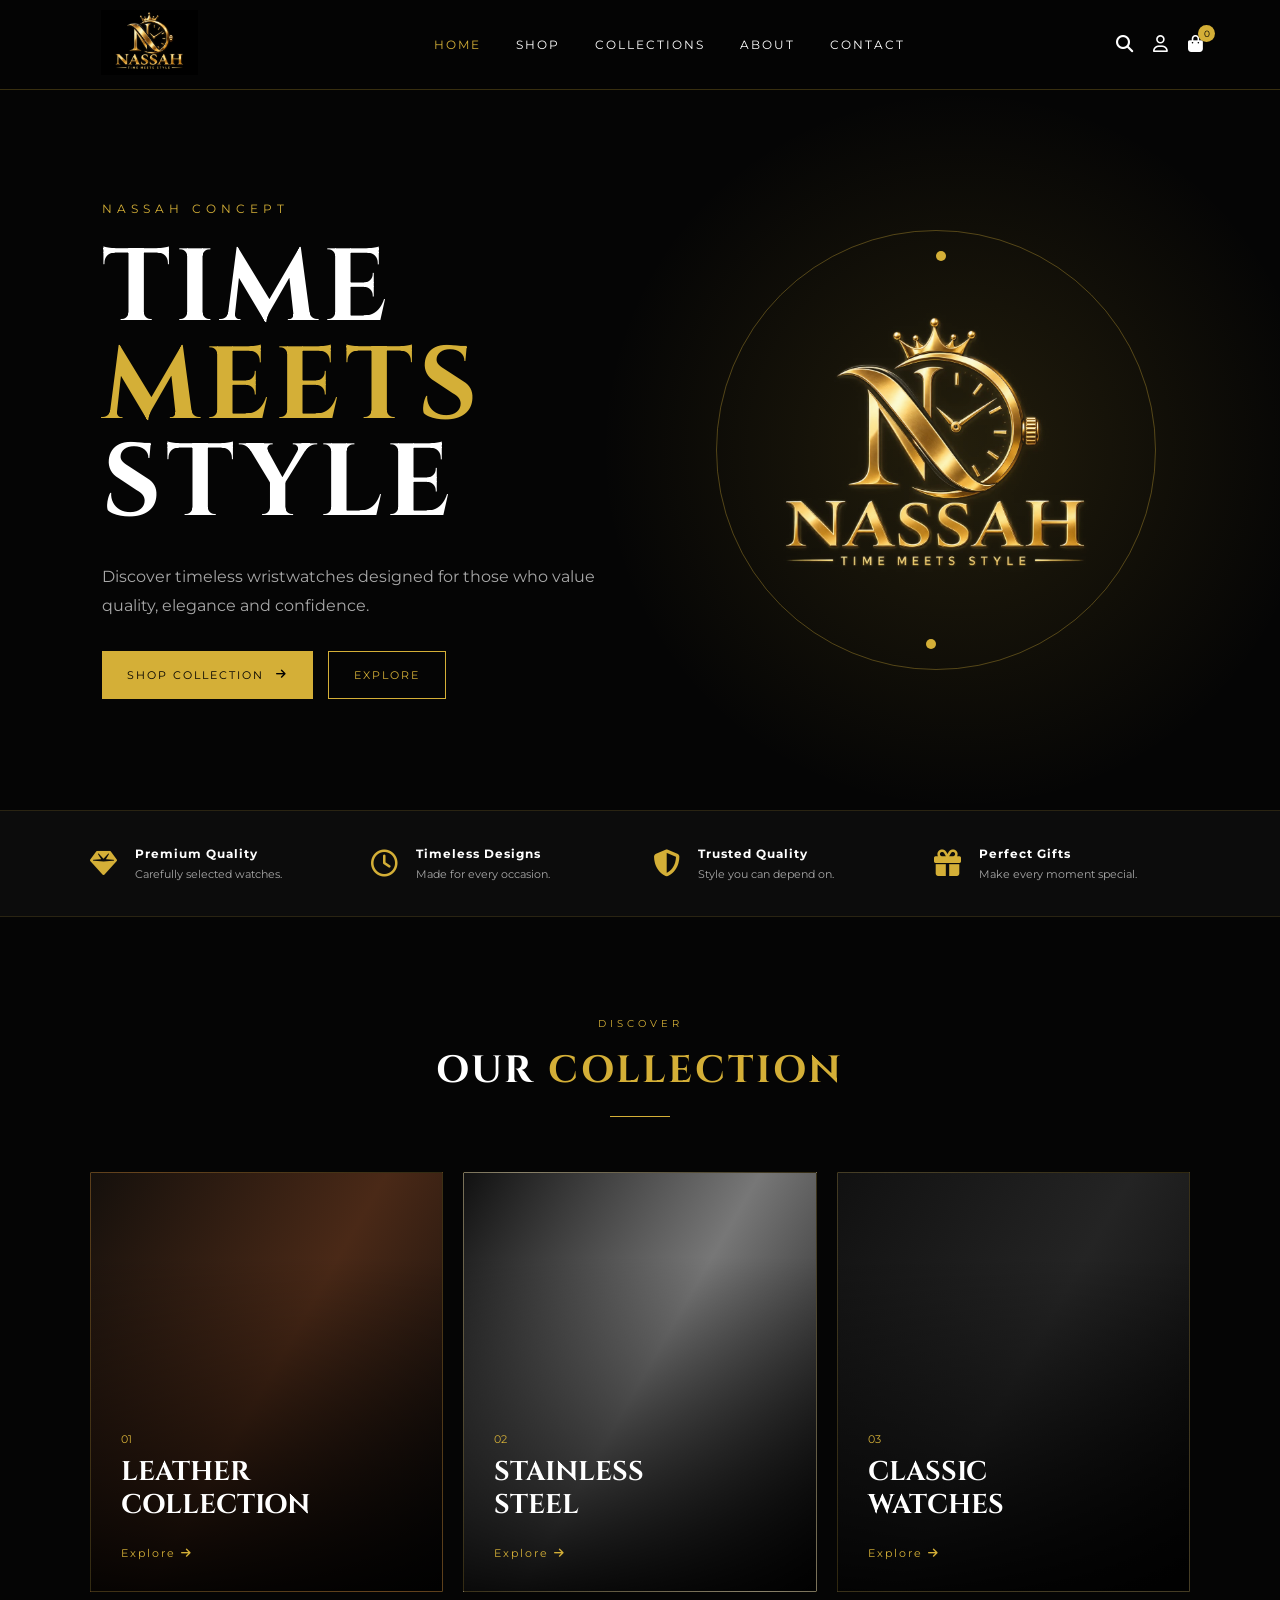
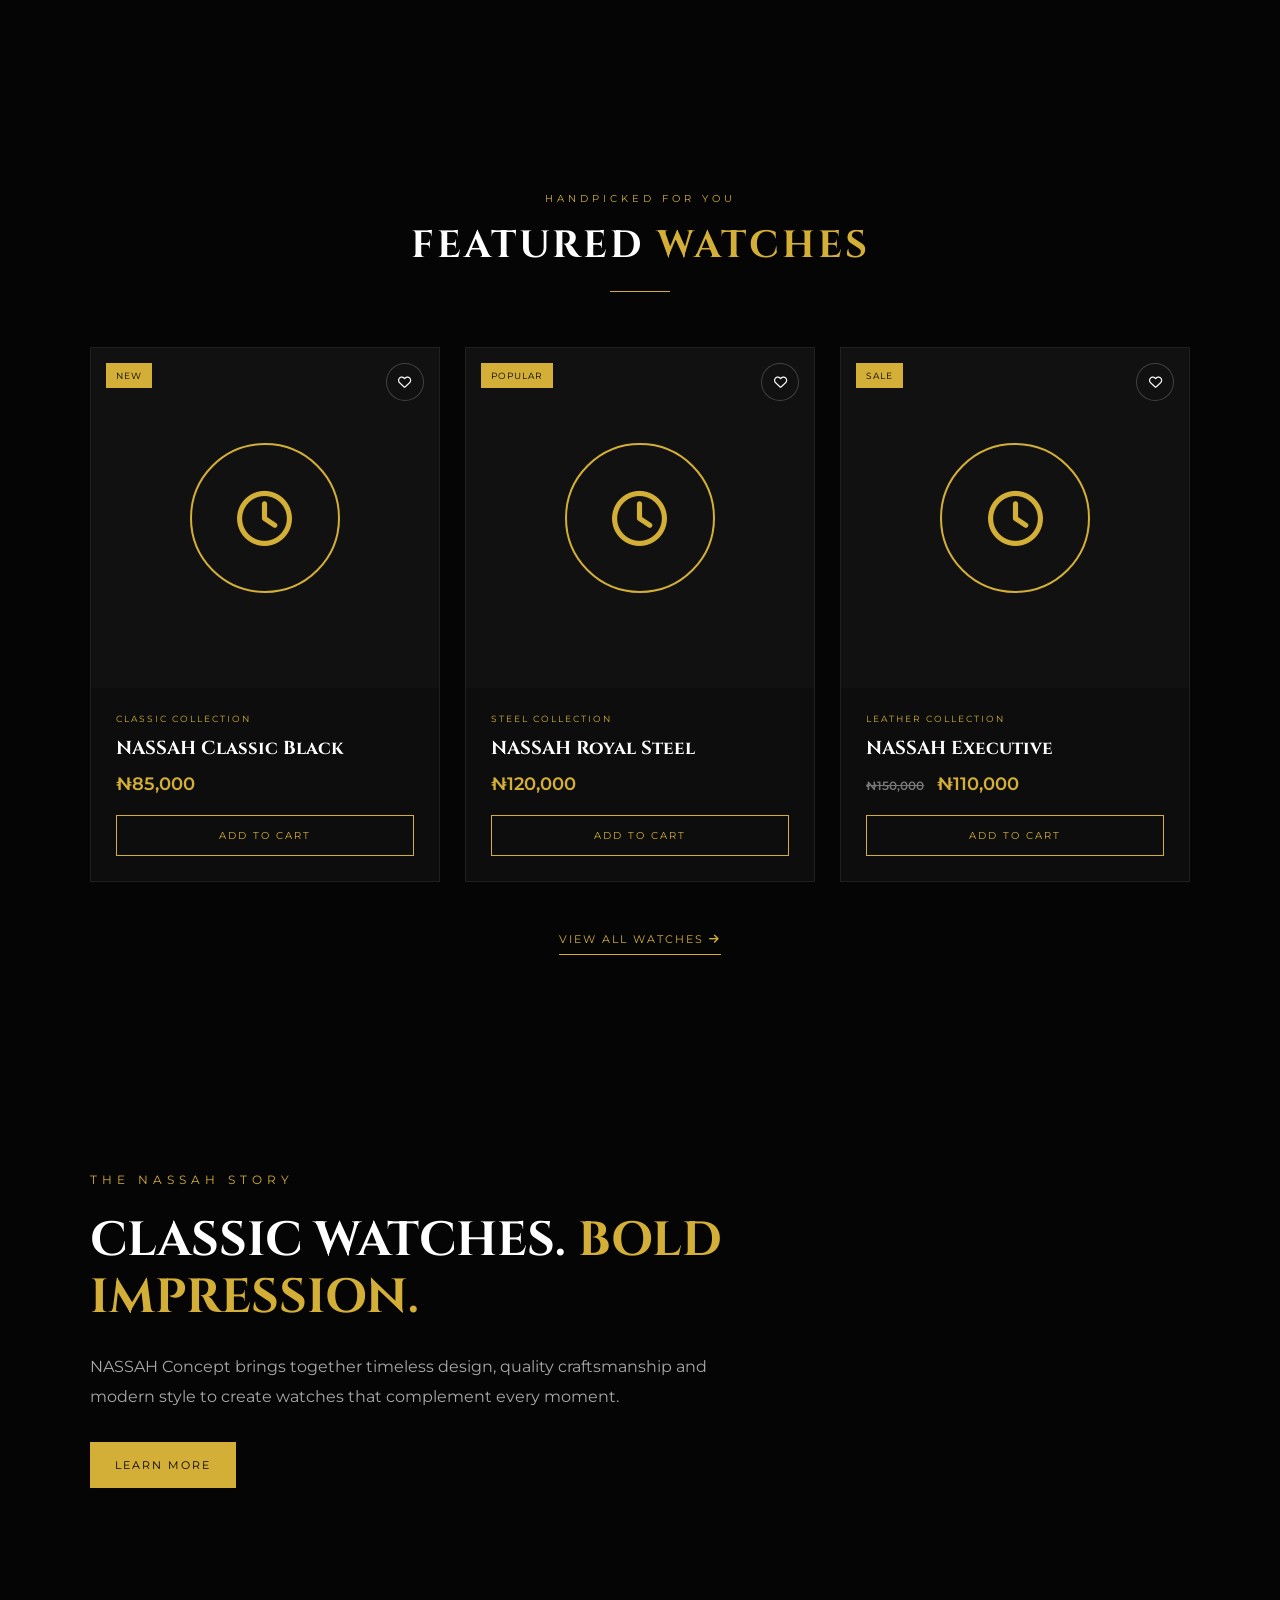
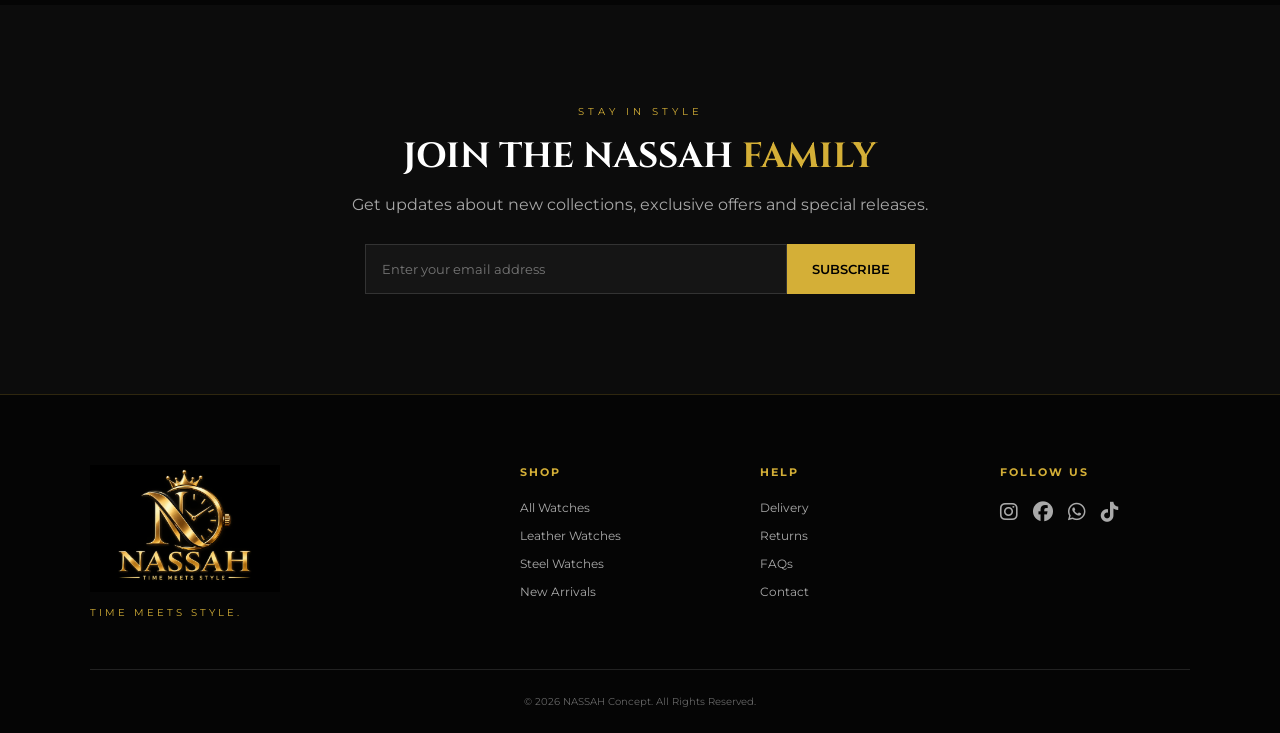
==== index.html @ 2316688d "files updated" ====
<!DOCTYPE html>
<html lang="en">
<head>
    <meta charset="UTF-8">
    <meta name="viewport" content="width=device-width, initial-scale=1.0">

    <title>NASSAH Concept | Time Meets Style</title>

    <link rel="stylesheet" href="./css/style.css">
    <link rel="stylesheet" href="./js/script.js">

    <link
        rel="stylesheet"
        href="https://cdnjs.cloudflare.com/ajax/libs/font-awesome/6.5.2/css/all.min.css"
    >
</head>

<body>

    <!-- HEADER -->
    <header class="header">

        <div class="logo">
            <img src="images/nassah-logo.jpeg" alt="NASSAH Concept">
        </div>

        <nav class="navbar">
            <a href="index.html" class="active">Home</a>
            <a href="pages/shop.html">Shop</a>
            <a href="#collections">Collections</a>
            <a href="#about">About</a>
            <a href="#contact">Contact</a>
        </nav>

        <div class="header-icons">

            <a href="#" title="Search">
                <i class="fa-solid fa-magnifying-glass"></i>
            </a>

            <a href="pages/login.html" title="Account">
                <i class="fa-regular fa-user"></i>
            </a>

            <a href="pages/cart.html" class="cart-icon">
                <i class="fa-solid fa-bag-shopping"></i>
                <span id="cart-count">0</span>
            </a>

            <button class="menu-btn" id="menu-btn">
                <i class="fa-solid fa-bars"></i>
            </button>

        </div>

    </header>


    <!-- HERO -->
    <section class="hero">

        <div class="hero-content">

            <p class="small-title">NASSAH CONCEPT</p>

            <h1>
                TIME
                <span>MEETS</span>
                STYLE
            </h1>

            <p class="hero-description">
                Discover timeless wristwatches designed for those
                who value quality, elegance and confidence.
            </p>

            <div class="hero-buttons">

                <a href="pages/shop.html" class="gold-btn">
                    SHOP COLLECTION
                    <i class="fa-solid fa-arrow-right"></i>
                </a>

                <a href="#collections" class="outline-btn">
                    EXPLORE
                </a>

            </div>

        </div>

        <div class="hero-watch">

            <div class="gold-circle"></div>

            <img
                src="images/nassah-logo.jpeg"
                alt="NASSAH Luxury"
            >

        </div>

    </section>


    <!-- FEATURES -->
    <section class="features">

        <div class="feature">
            <i class="fa-solid fa-gem"></i>

            <div>
                <h3>Premium Quality</h3>
                <p>Carefully selected watches.</p>
            </div>
        </div>

        <div class="feature">
            <i class="fa-regular fa-clock"></i>

            <div>
                <h3>Timeless Designs</h3>
                <p>Made for every occasion.</p>
            </div>
        </div>

        <div class="feature">
            <i class="fa-solid fa-shield-halved"></i>

            <div>
                <h3>Trusted Quality</h3>
                <p>Style you can depend on.</p>
            </div>
        </div>

        <div class="feature">
            <i class="fa-solid fa-gift"></i>

            <div>
                <h3>Perfect Gifts</h3>
                <p>Make every moment special.</p>
            </div>
        </div>

    </section>


    <!-- COLLECTIONS -->
    <section class="collections" id="collections">

        <div class="section-heading">

            <p>DISCOVER</p>

            <h2>
                OUR <span>COLLECTION</span>
            </h2>

            <div class="gold-line"></div>

        </div>


        <div class="category-grid">

            <div class="category-card leather">

                <div class="category-content">
                    <p>01</p>
                    <h3>LEATHER<br>COLLECTION</h3>

                    <a href="pages/shop.html">
                        Explore
                        <i class="fa-solid fa-arrow-right"></i>
                    </a>
                </div>

            </div>


            <div class="category-card steel">

                <div class="category-content">
                    <p>02</p>
                    <h3>STAINLESS<br>STEEL</h3>

                    <a href="pages/shop.html">
                        Explore
                        <i class="fa-solid fa-arrow-right"></i>
                    </a>
                </div>

            </div>


            <div class="category-card classic">

                <div class="category-content">
                    <p>03</p>
                    <h3>CLASSIC<br>WATCHES</h3>

                    <a href="pages/shop.html">
                        Explore
                        <i class="fa-solid fa-arrow-right"></i>
                    </a>
                </div>

            </div>

        </div>

    </section>


    <!-- FEATURED PRODUCTS -->
    <section class="featured">

        <div class="section-heading">

            <p>HANDPICKED FOR YOU</p>

            <h2>
                FEATURED <span>WATCHES</span>
            </h2>

            <div class="gold-line"></div>

        </div>


        <div class="products-grid">

            <div class="product-card">

                <div class="product-image">
                    <span class="badge">NEW</span>

                    <div class="watch-placeholder">
                        <i class="fa-regular fa-clock"></i>
                    </div>

                    <button class="wishlist">
                        <i class="fa-regular fa-heart"></i>
                    </button>
                </div>

                <div class="product-info">

                    <p>CLASSIC COLLECTION</p>

                    <h3>NASSAH Classic Black</h3>

                    <div class="price">
                        ₦85,000
                    </div>

                    <button
                        class="add-cart"
                        onclick="addToCart()"
                    >
                        ADD TO CART
                    </button>

                </div>

            </div>


            <div class="product-card">

                <div class="product-image">

                    <span class="badge">POPULAR</span>

                    <div class="watch-placeholder">
                        <i class="fa-regular fa-clock"></i>
                    </div>

                    <button class="wishlist">
                        <i class="fa-regular fa-heart"></i>
                    </button>

                </div>

                <div class="product-info">

                    <p>STEEL COLLECTION</p>

                    <h3>NASSAH Royal Steel</h3>

                    <div class="price">
                        ₦120,000
                    </div>

                    <button
                        class="add-cart"
                        onclick="addToCart()"
                    >
                        ADD TO CART
                    </button>

                </div>

            </div>


            <div class="product-card">

                <div class="product-image">

                    <span class="badge">SALE</span>

                    <div class="watch-placeholder">
                        <i class="fa-regular fa-clock"></i>
                    </div>

                    <button class="wishlist">
                        <i class="fa-regular fa-heart"></i>
                    </button>

                </div>

                <div class="product-info">

                    <p>LEATHER COLLECTION</p>

                    <h3>NASSAH Executive</h3>

                    <div class="price">
                        <del>₦150,000</del>
                        ₦110,000
                    </div>

                    <button
                        class="add-cart"
                        onclick="addToCart()"
                    >
                        ADD TO CART
                    </button>

                </div>

            </div>

        </div>

        <a href="pages/shop.html" class="view-all">
            VIEW ALL WATCHES
            <i class="fa-solid fa-arrow-right"></i>
        </a>

    </section>


    <!-- ABOUT -->
    <section class="about" id="about">

        <div class="about-content">

            <p class="small-title">THE NASSAH STORY</p>

            <h2>
                CLASSIC WATCHES.
                <span>BOLD IMPRESSION.</span>
            </h2>

            <p>
                NASSAH Concept brings together timeless design,
                quality craftsmanship and modern style to create
                watches that complement every moment.
            </p>

            <a href="#contact" class="gold-btn">
                LEARN MORE
            </a>

        </div>

    </section>


    <!-- NEWSLETTER -->
    <section class="newsletter">

        <p>STAY IN STYLE</p>

        <h2>
            JOIN THE NASSAH
            <span>FAMILY</span>
        </h2>

        <p>
            Get updates about new collections,
            exclusive offers and special releases.
        </p>

        <form>

            <input
                type="email"
                placeholder="Enter your email address"
                required
            >

            <button type="submit">
                SUBSCRIBE
            </button>

        </form>

    </section>


    <!-- FOOTER -->
    <footer id="contact">

        <div class="footer-logo">

            <img
                src="images/nassah-logo.jpeg"
                alt="NASSAH Concept"
            >

            <p>
                TIME MEETS STYLE.
            </p>

        </div>


        <div class="footer-column">

            <h3>SHOP</h3>

            <a href="pages/shop.html">All Watches</a>
            <a href="#">Leather Watches</a>
            <a href="#">Steel Watches</a>
            <a href="#">New Arrivals</a>

        </div>


        <div class="footer-column">

            <h3>HELP</h3>

            <a href="#">Delivery</a>
            <a href="#">Returns</a>
            <a href="#">FAQs</a>
            <a href="#">Contact</a>

        </div>


        <div class="footer-column">

            <h3>FOLLOW US</h3>

            <div class="socials">

                <a href="#">
                    <i class="fa-brands fa-instagram"></i>
                </a>

                <a href="#">
                    <i class="fa-brands fa-facebook"></i>
                </a>

                <a href="#">
                    <i class="fa-brands fa-whatsapp"></i>
                </a>

                <a href="#">
                    <i class="fa-brands fa-tiktok"></i>
                </a>

            </div>

        </div>


        <div class="copyright">

            © 2026 NASSAH Concept. All Rights Reserved.

        </div>

    </footer>


    <script src="js/script.js"></script>

</body>
</html>
---- css/style.css ----
@import url('https://fonts.googleapis.com/css2?family=Cinzel:wght@400;500;600;700&family=Montserrat:wght@300;400;500;600&display=swap');


:root {
    --black: #050505;
    --dark: #0b0b0b;
    --gold: #d4af37;
    --gold-light: #f3d477;
    --white: #ffffff;
    --gray: #a8a8a8;
}


* {
    margin: 0;
    padding: 0;
    box-sizing: border-box;
}


html {
    scroll-behavior: smooth;
}


body {
    background: var(--black);
    color: var(--white);
    font-family: 'Montserrat', sans-serif;
}


a {
    color: inherit;
    text-decoration: none;
}


button,
input {
    font-family: inherit;
}


/* HEADER */

.header {
    height: 90px;
    padding: 10px 6%;
    display: flex;
    align-items: center;
    justify-content: space-between;
    background: rgba(5, 5, 5, .96);
    border-bottom: 1px solid rgba(212, 175, 55, .25);
    position: sticky;
    top: 0;
    z-index: 1000;
}


.logo img {
    width: 145px;
    height: 65px;
    object-fit: contain;
}


.navbar {
    display: flex;
    gap: 35px;
}


.navbar a {
    font-size: 12px;
    letter-spacing: 2px;
    text-transform: uppercase;
    transition: .3s;
}


.navbar a:hover,
.navbar a.active {
    color: var(--gold);
}


.header-icons {
    display: flex;
    align-items: center;
    gap: 20px;
}


.header-icons a {
    position: relative;
}


.header-icons i {
    font-size: 17px;
}


.cart-icon span {
    position: absolute;
    top: -10px;
    right: -12px;
    width: 17px;
    height: 17px;
    display: flex;
    align-items: center;
    justify-content: center;
    border-radius: 50%;
    background: var(--gold);
    color: #000;
    font-size: 9px;
}


.menu-btn {
    display: none;
    background: none;
    border: none;
    color: white;
    font-size: 22px;
}


/* HERO */

.hero {
    min-height: 720px;
    padding: 70px 8%;
    display: flex;
    align-items: center;
    justify-content: space-between;
    overflow: hidden;
    position: relative;
    background:
        radial-gradient(
            circle at 75% 50%,
            rgba(212, 175, 55, .14),
            transparent 35%
        ),
        var(--black);
}


.hero-content {
    width: 50%;
    position: relative;
    z-index: 2;
}


.small-title {
    color: var(--gold);
    letter-spacing: 5px;
    font-size: 12px;
    margin-bottom: 25px;
}


.hero h1 {
    font-family: 'Cinzel', serif;
    font-size: clamp(55px, 8vw, 105px);
    line-height: .95;
    letter-spacing: 5px;
}


.hero h1 span {
    display: block;
    color: var(--gold);
}


.hero-description {
    color: var(--gray);
    max-width: 500px;
    line-height: 1.8;
    margin: 30px 0;
}


.hero-buttons {
    display: flex;
    gap: 15px;
}


.gold-btn,
.outline-btn {
    display: inline-flex;
    align-items: center;
    gap: 12px;
    padding: 16px 25px;
    font-size: 11px;
    letter-spacing: 2px;
    transition: .3s;
}


.gold-btn {
    background: var(--gold);
    color: #000;
}


.gold-btn:hover {
    background: var(--gold-light);
    transform: translateY(-3px);
}


.outline-btn {
    border: 1px solid var(--gold);
    color: var(--gold);
}


.outline-btn:hover {
    background: var(--gold);
    color: #000;
}


.hero-watch {
    width: 45%;
    height: 500px;
    display: flex;
    align-items: center;
    justify-content: center;
    position: relative;
}


.hero-watch img {
    width: 430px;
    height: 430px;
    object-fit: contain;
    border-radius: 50%;
    position: relative;
    z-index: 2;
    mix-blend-mode: screen;
}


.gold-circle {
    width: 440px;
    height: 440px;
    border: 1px solid rgba(212, 175, 55, .35);
    border-radius: 50%;
    position: absolute;
    animation: rotate 18s linear infinite;
}


.gold-circle::before,
.gold-circle::after {
    content: "";
    position: absolute;
    width: 10px;
    height: 10px;
    background: var(--gold);
    border-radius: 50%;
}


.gold-circle::before {
    top: 20px;
    left: 50%;
}


.gold-circle::after {
    bottom: 20px;
    right: 50%;
}


@keyframes rotate {
    to {
        transform: rotate(360deg);
    }
}


/* FEATURES */

.features {
    padding: 35px 7%;
    display: grid;
    grid-template-columns: repeat(4, 1fr);
    gap: 25px;
    background: #0c0c0c;
    border-top: 1px solid rgba(212, 175, 55, .15);
    border-bottom: 1px solid rgba(212, 175, 55, .15);
}


.feature {
    display: flex;
    gap: 18px;
    align-items: center;
}


.feature i {
    font-size: 27px;
    color: var(--gold);
}


.feature h3 {
    font-size: 12px;
    letter-spacing: 1px;
    margin-bottom: 6px;
}


.feature p {
    color: var(--gray);
    font-size: 11px;
}


/* SECTION */

section {
    padding: 100px 7%;
}


.section-heading {
    text-align: center;
    margin-bottom: 55px;
}


.section-heading p {
    color: var(--gold);
    letter-spacing: 4px;
    font-size: 10px;
    margin-bottom: 15px;
}


.section-heading h2 {
    font-family: 'Cinzel', serif;
    font-size: 38px;
    letter-spacing: 3px;
}


.section-heading span {
    color: var(--gold);
}


.gold-line {
    width: 60px;
    height: 1px;
    background: var(--gold);
    margin: 20px auto;
}


/* COLLECTIONS */

.category-grid {
    display: grid;
    grid-template-columns: repeat(3, 1fr);
    gap: 20px;
}


.category-card {
    min-height: 420px;
    position: relative;
    overflow: hidden;
    border: 1px solid rgba(212, 175, 55, .2);
    display: flex;
    align-items: flex-end;
}


.category-card::before {
    content: "";
    position: absolute;
    inset: 0;
    background:
        linear-gradient(
            transparent 20%,
            rgba(0, 0, 0, .9)
        );
}


.category-card:hover {
    border-color: var(--gold);
}


.leather {
    background:
        linear-gradient(
            120deg,
            #15100c,
            #4a2917,
            #090909
        );
}


.steel {
    background:
        linear-gradient(
            120deg,
            #111,
            #777,
            #090909
        );
}


.classic {
    background:
        linear-gradient(
            120deg,
            #111,
            #242424,
            #050505
        );
}


.category-content {
    position: relative;
    z-index: 2;
    padding: 30px;
}


.category-content p {
    color: var(--gold);
    font-size: 11px;
    margin-bottom: 10px;
}


.category-content h3 {
    font-family: 'Cinzel', serif;
    font-size: 27px;
    line-height: 1.2;
}


.category-content a {
    display: inline-block;
    margin-top: 25px;
    color: var(--gold);
    font-size: 11px;
    letter-spacing: 2px;
}


/* PRODUCTS */

.products-grid {
    display: grid;
    grid-template-columns: repeat(3, 1fr);
    gap: 25px;
}


.product-card {
    background: #0d0d0d;
    border: 1px solid rgba(255,255,255,.08);
    transition: .3s;
}


.product-card:hover {
    transform: translateY(-8px);
    border-color: rgba(212,175,55,.5);
}


.product-image {
    height: 340px;
    position: relative;
    display: flex;
    align-items: center;
    justify-content: center;
    background: #111;
}


.badge {
    position: absolute;
    top: 15px;
    left: 15px;
    background: var(--gold);
    color: #000;
    padding: 7px 10px;
    font-size: 9px;
    letter-spacing: 1px;
}


.wishlist {
    position: absolute;
    top: 15px;
    right: 15px;
    width: 38px;
    height: 38px;
    border-radius: 50%;
    border: 1px solid rgba(255,255,255,.2);
    background: #111;
    color: white;
}


.watch-placeholder {
    width: 150px;
    height: 150px;
    border: 2px solid var(--gold);
    border-radius: 50%;
    display: flex;
    align-items: center;
    justify-content: center;
}


.watch-placeholder i {
    font-size: 55px;
    color: var(--gold);
}


.product-info {
    padding: 25px;
}


.product-info > p {
    color: var(--gold);
    font-size: 9px;
    letter-spacing: 2px;
}


.product-info h3 {
    margin: 12px 0;
    font-family: 'Cinzel', serif;
}


.price {
    color: var(--gold);
    font-size: 18px;
    font-weight: 600;
}


.price del {
    color: #777;
    font-size: 12px;
    margin-right: 8px;
}


.add-cart {
    width: 100%;
    margin-top: 20px;
    padding: 13px;
    background: transparent;
    border: 1px solid var(--gold);
    color: var(--gold);
    cursor: pointer;
    letter-spacing: 2px;
    font-size: 10px;
}


.add-cart:hover {
    background: var(--gold);
    color: #000;
}


.view-all {
    display: block;
    width: fit-content;
    margin: 50px auto 0;
    padding-bottom: 8px;
    color: var(--gold);
    border-bottom: 1px solid var(--gold);
    font-size: 11px;
    letter-spacing: 2px;
}


/* ABOUT */

.about {
    min-height: 550px;
    display: flex;
    align-items: center;
    background:
        linear-gradient(
            90deg,
            #050505 35%,
            rgba(5,5,5,.65),
            #050505
        );
}


.about-content {
    max-width: 650px;
}


.about h2 {
    font-family: 'Cinzel', serif;
    font-size: 48px;
    line-height: 1.2;
    margin-bottom: 25px;
}


.about h2 span {
    color: var(--gold);
}


.about-content > p:not(.small-title) {
    color: var(--gray);
    line-height: 1.9;
    margin-bottom: 30px;
}


/* NEWSLETTER */

.newsletter {
    text-align: center;
    background: #0c0c0c;
}


.newsletter > p:first-child {
    color: var(--gold);
    letter-spacing: 4px;
    font-size: 10px;
}


.newsletter h2 {
    font-family: 'Cinzel', serif;
    margin: 15px 0;
    font-size: 35px;
}


.newsletter h2 span {
    color: var(--gold);
}


.newsletter > p {
    color: var(--gray);
}


.newsletter form {
    max-width: 550px;
    margin: 30px auto 0;
    display: flex;
}


.newsletter input {
    flex: 1;
    padding: 16px;
    background: #151515;
    border: 1px solid #333;
    color: white;
    outline: none;
}


.newsletter button {
    padding: 0 25px;
    border: none;
    background: var(--gold);
    color: #000;
    font-weight: 600;
}


/* FOOTER */

footer {
    padding: 70px 7% 25px;
    display: grid;
    grid-template-columns: 2fr 1fr 1fr 1fr;
    gap: 50px;
    border-top: 1px solid rgba(212,175,55,.2);
}


.footer-logo img {
    width: 190px;
}


.footer-logo p {
    color: var(--gold);
    letter-spacing: 3px;
    font-size: 10px;
    margin-top: 10px;
}


.footer-column {
    display: flex;
    flex-direction: column;
    gap: 13px;
}


.footer-column h3 {
    color: var(--gold);
    font-size: 11px;
    letter-spacing: 2px;
    margin-bottom: 8px;
}


.footer-column a {
    color: #aaa;
    font-size: 12px;
}


.footer-column a:hover {
    color: var(--gold);
}


.socials {
    display: flex;
    gap: 15px;
}


.socials a {
    font-size: 20px;
}


.copyright {
    grid-column: 1 / -1;
    padding-top: 25px;
    border-top: 1px solid #222;
    text-align: center;
    color: #666;
    font-size: 10px;
}


/* MOBILE */

@media (max-width: 900px) {

    .navbar {
        position: absolute;
        top: 90px;
        left: 0;
        width: 100%;
        background: #080808;
        display: none;
        flex-direction: column;
        padding: 25px;
        text-align: center;
    }

    .navbar.show {
        display: flex;
    }

    .menu-btn {
        display: block;
    }

    .hero {
        flex-direction: column;
        text-align: center;
    }

    .hero-content {
        width: 100%;
    }

    .hero-description {
        margin-left: auto;
        margin-right: auto;
    }

    .hero-buttons {
        justify-content: center;
    }

    .hero-watch {
        width: 100%;
        margin-top: 40px;
    }

    .features {
        grid-template-columns: repeat(2, 1fr);
    }

    .category-grid,
    .products-grid {
        grid-template-columns: 1fr 1fr;
    }

    footer {
        grid-template-columns: 1fr 1fr;
    }
}


@media (max-width: 600px) {

    .header {
        padding: 10px 5%;
    }

    .logo img {
        width: 115px;
    }

    .header-icons {
        gap: 13px;
    }

    .hero {
        min-height: auto;
        padding: 70px 5%;
    }

    .hero h1 {
        font-size: 52px;
    }

    .hero-watch {
        height: 350px;
    }

    .hero-watch img {
        width: 300px;
        height: 300px;
    }

    .gold-circle {
        width: 310px;
        height: 310px;
    }

    .features {
        grid-template-columns: 1fr;
    }

    section {
        padding: 70px 5%;
    }

    .section-heading h2 {
        font-size: 28px;
    }

    .category-grid,
    .products-grid {
        grid-template-columns: 1fr;
    }

    .about h2 {
        font-size: 32px;
    }

    .newsletter form {
        flex-direction: column;
        gap: 10px;
    }

    .newsletter button {
        padding: 15px;
    }

    footer {
        grid-template-columns: 1fr;
    }
}
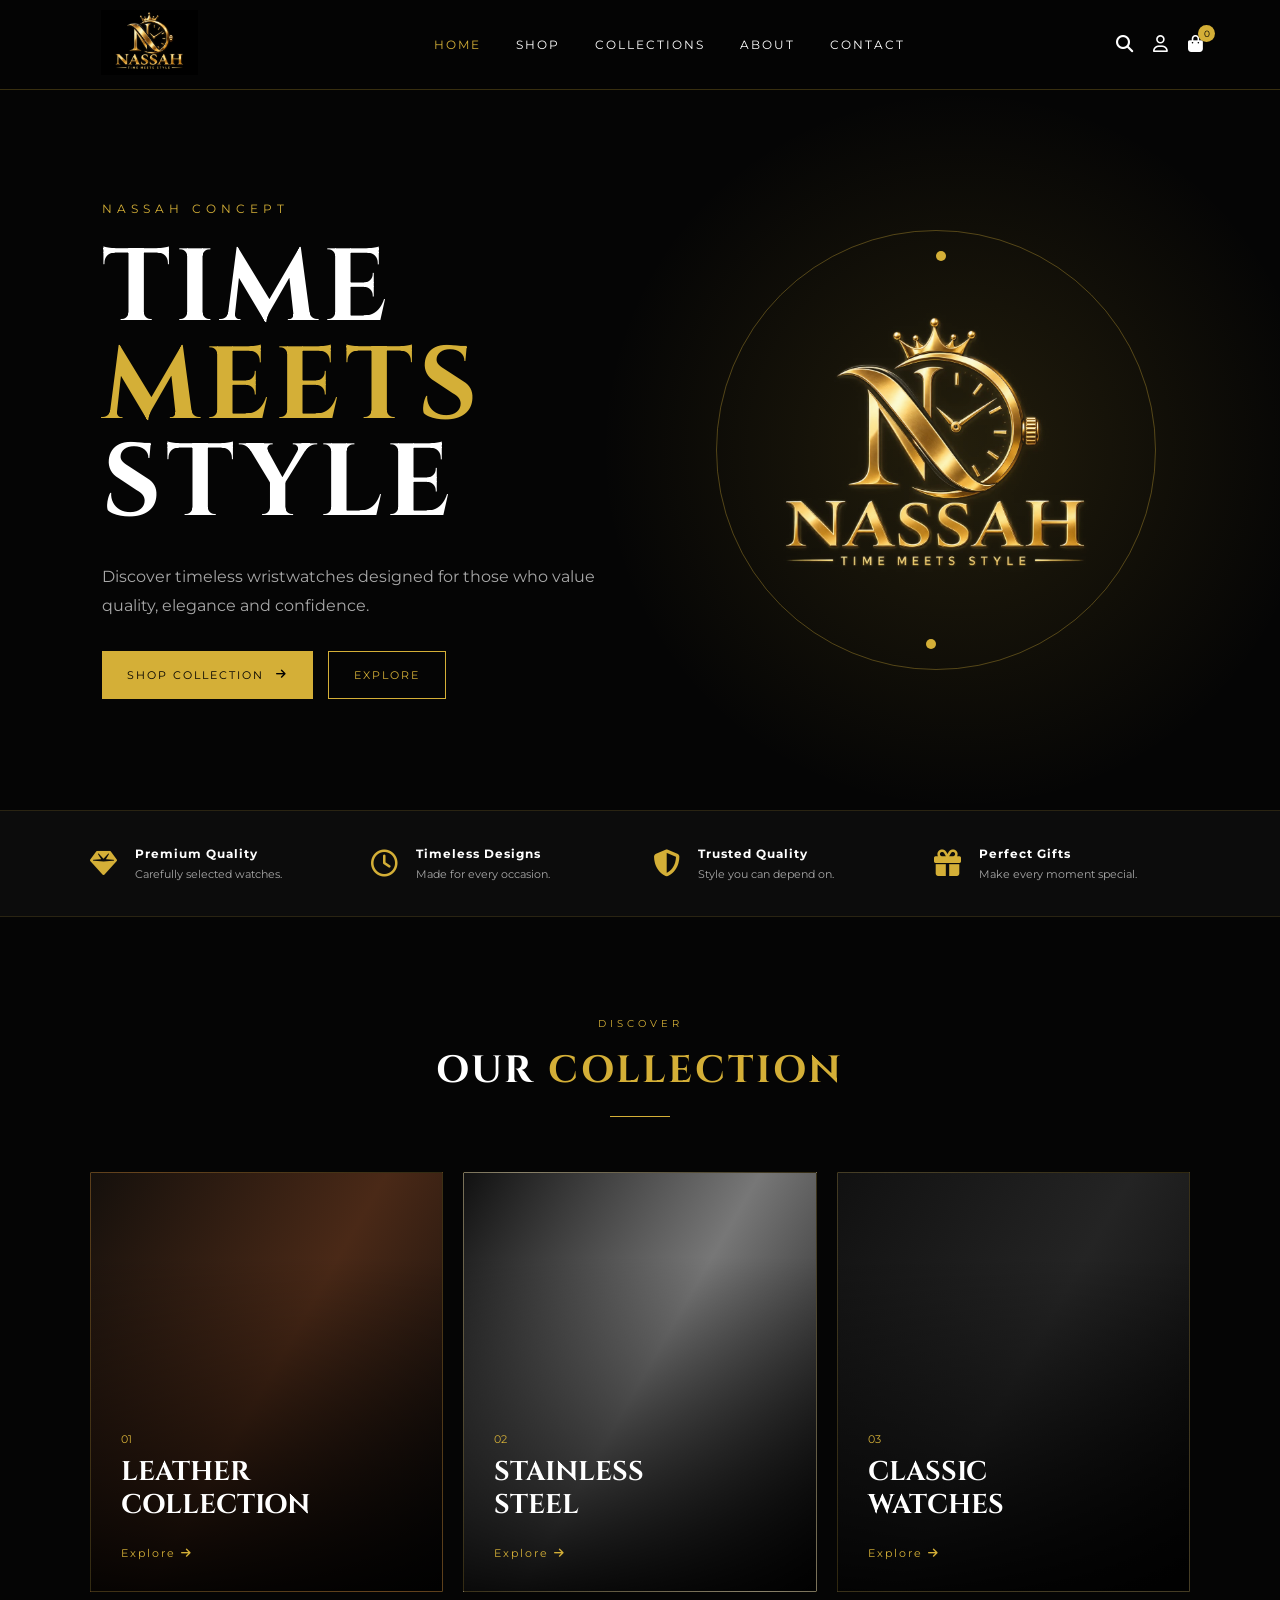
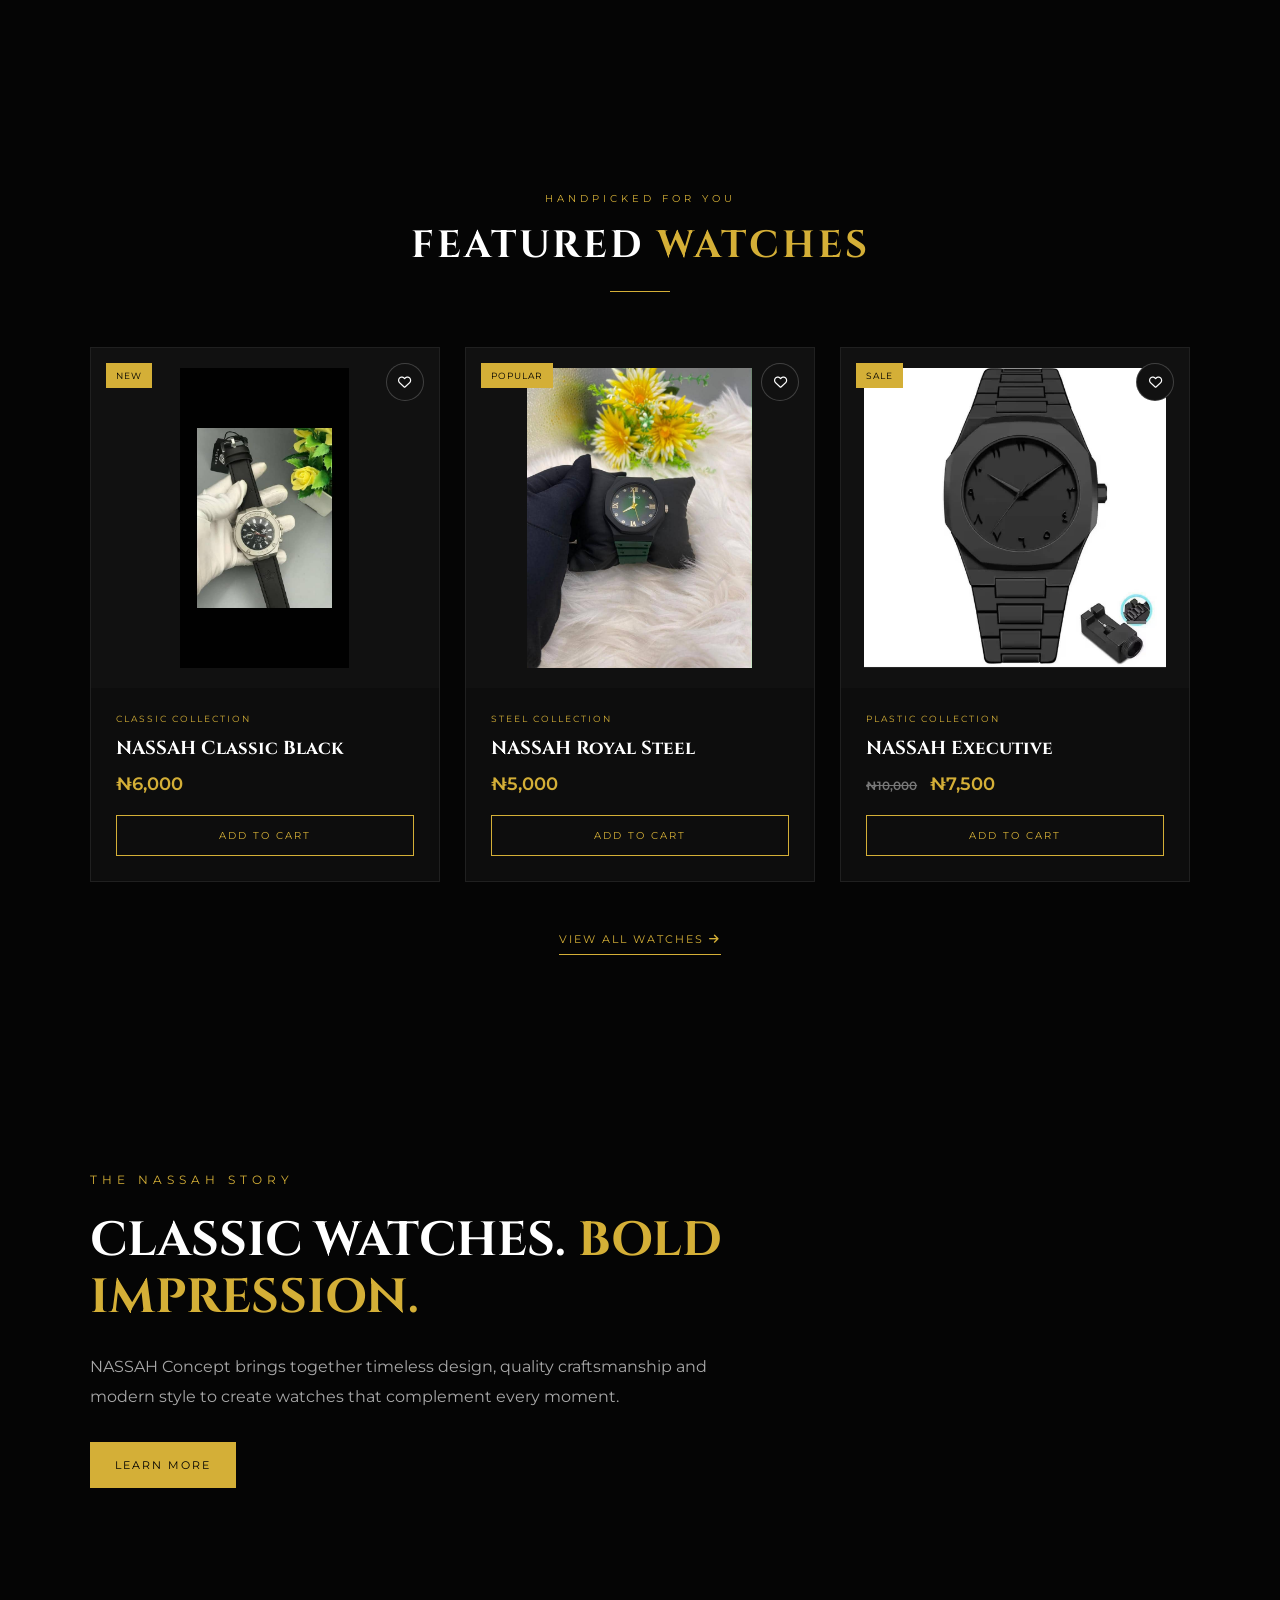
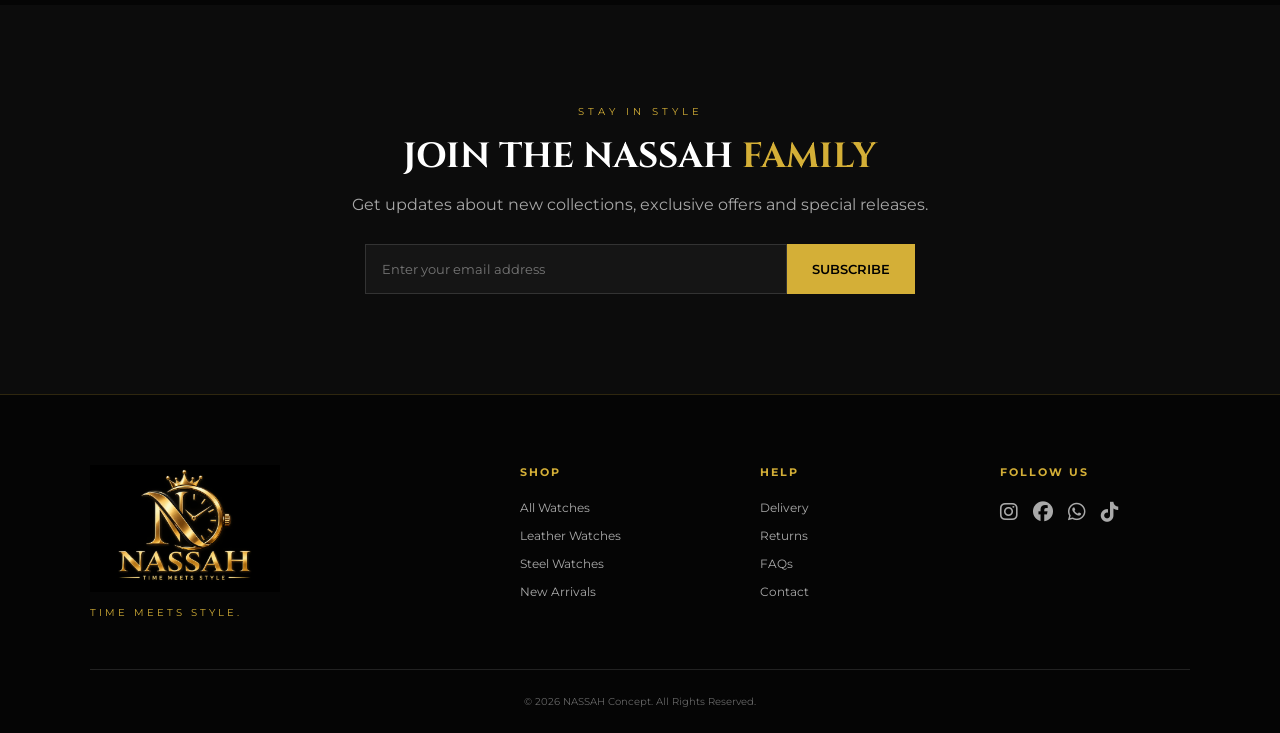
==== commit 037794dc: "files updated" ====
--- a/index.html
+++ b/index.html
@@ -236,7 +236,8 @@
                     <span class="badge">NEW</span>
 
                     <div class="watch-placeholder">
-                        <i class="fa-regular fa-clock"></i>
+                        <img src="./images/NASSAH03.jpeg" alt="">
+                        <!-- <i class="fa-regular fa-clock"></i> -->
                     </div>
 
                     <button class="wishlist">
@@ -251,7 +252,7 @@
                     <h3>NASSAH Classic Black</h3>
 
                     <div class="price">
-                        ₦85,000
+                        ₦6,000
                     </div>
 
                     <button
@@ -273,7 +274,8 @@
                     <span class="badge">POPULAR</span>
 
                     <div class="watch-placeholder">
-                        <i class="fa-regular fa-clock"></i>
+                        <img src="./images/NASSAh.jpeg" alt="">
+                        <!-- <i class="fa-regular fa-clock"></i> -->
                     </div>
 
                     <button class="wishlist">
@@ -289,7 +291,7 @@
                     <h3>NASSAH Royal Steel</h3>
 
                     <div class="price">
-                        ₦120,000
+                        ₦5,000
                     </div>
 
                     <button
@@ -311,7 +313,8 @@
                     <span class="badge">SALE</span>
 
                     <div class="watch-placeholder">
-                        <i class="fa-regular fa-clock"></i>
+                        <img src="./images/NASSAH01.jpeg" alt="">
+                        <!-- <i class="fa-regular fa-clock"></i> -->
                     </div>
 
                     <button class="wishlist">
@@ -322,13 +325,13 @@
 
                 <div class="product-info">
 
-                    <p>LEATHER COLLECTION</p>
+                    <p>PLASTIC COLLECTION</p>
 
                     <h3>NASSAH Executive</h3>
 
                     <div class="price">
-                        <del>₦150,000</del>
-                        ₦110,000
+                        <del>₦10,000</del>
+                        ₦7,500
                     </div>
 
                     <button
--- a/css/style.css
+++ b/css/style.css
@@ -905,4 +905,9 @@
     footer {
         grid-template-columns: 1fr;
     }
+}
+.watch-placeholder img {
+    width: ;
+    height: 300px;
+
 }
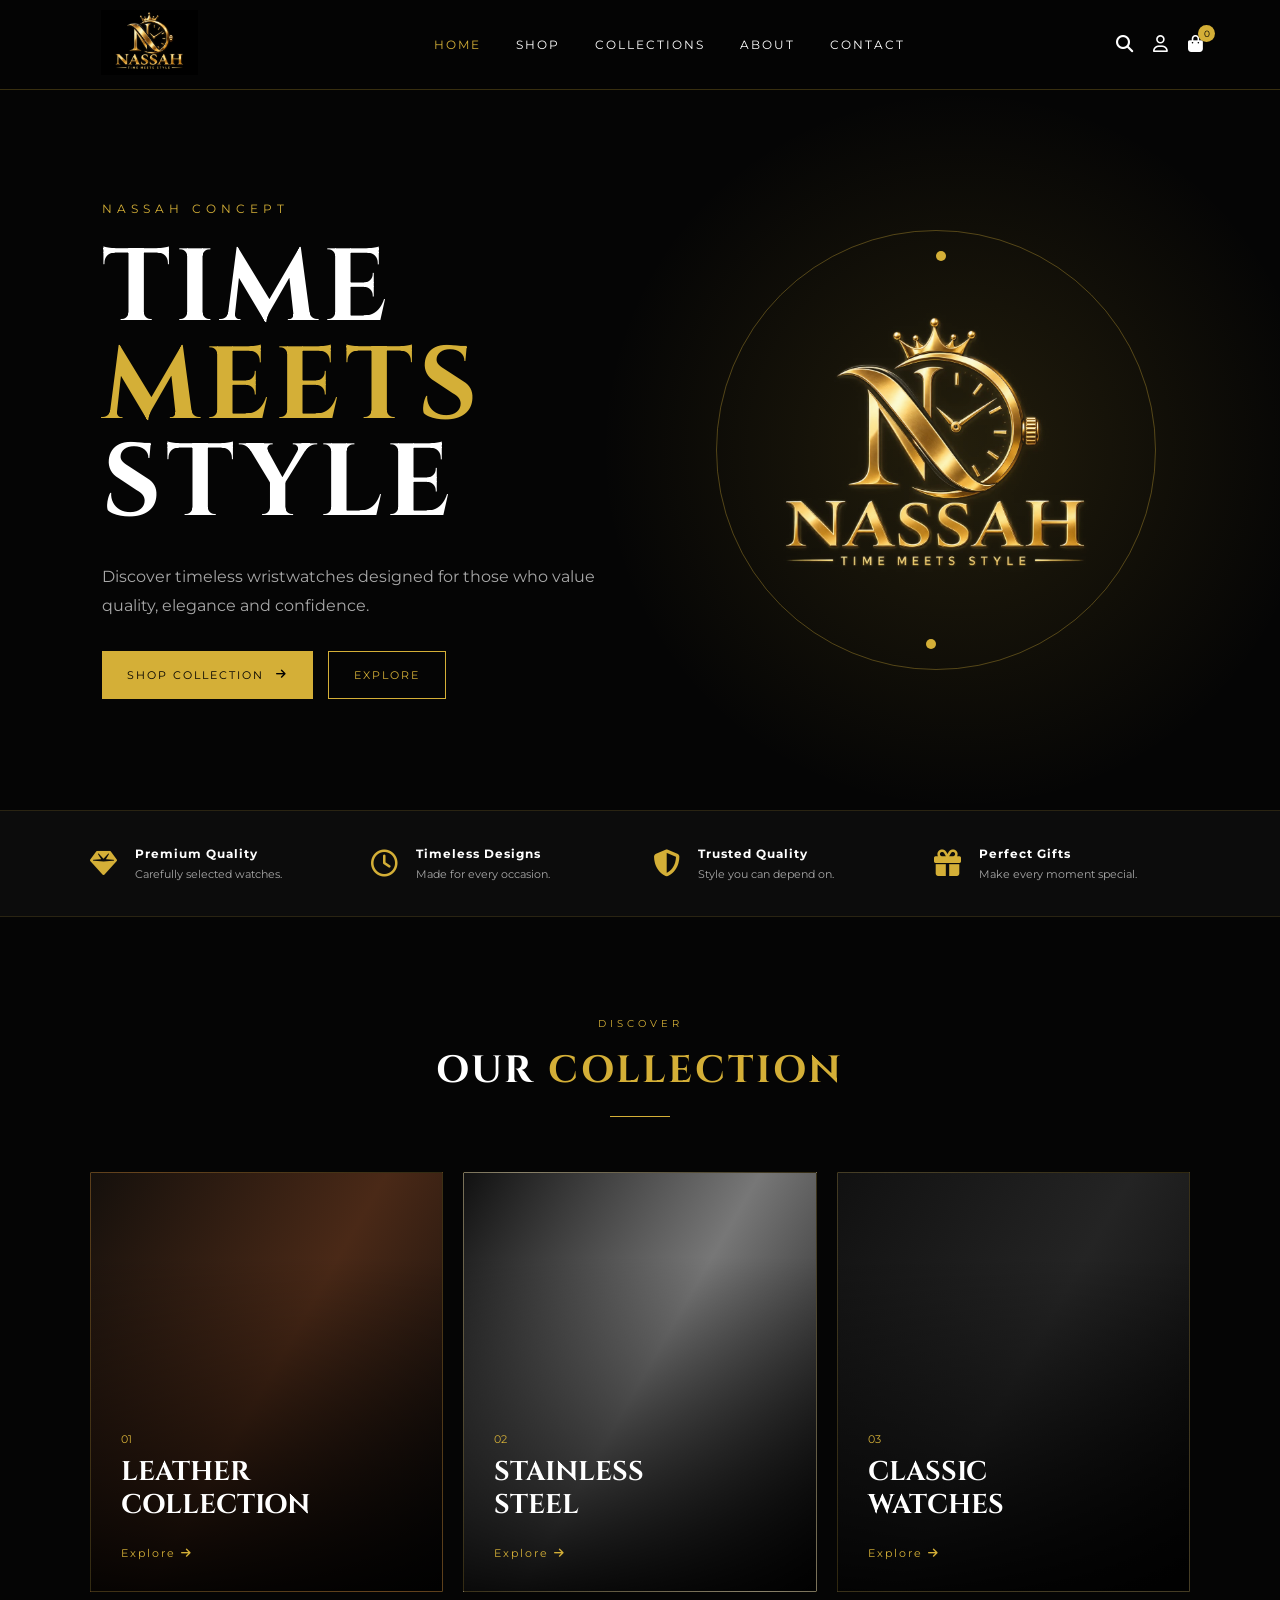
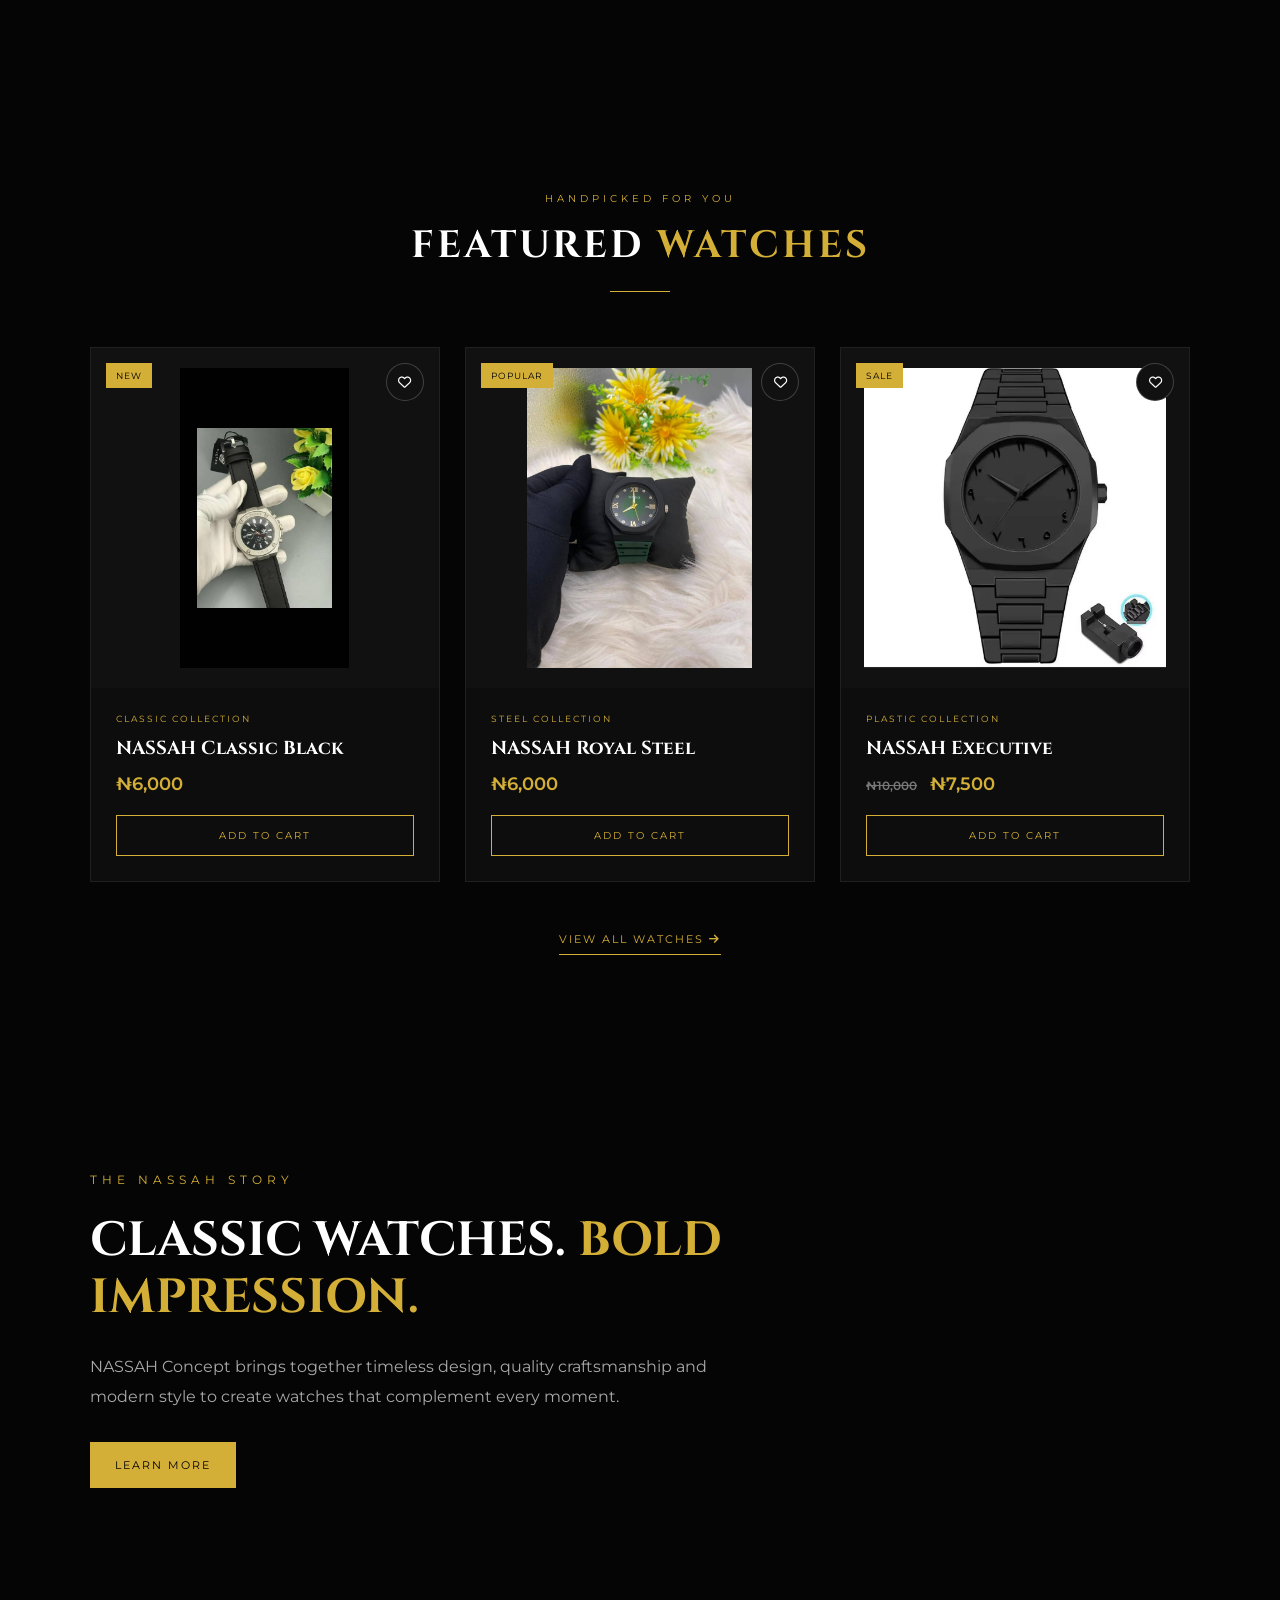
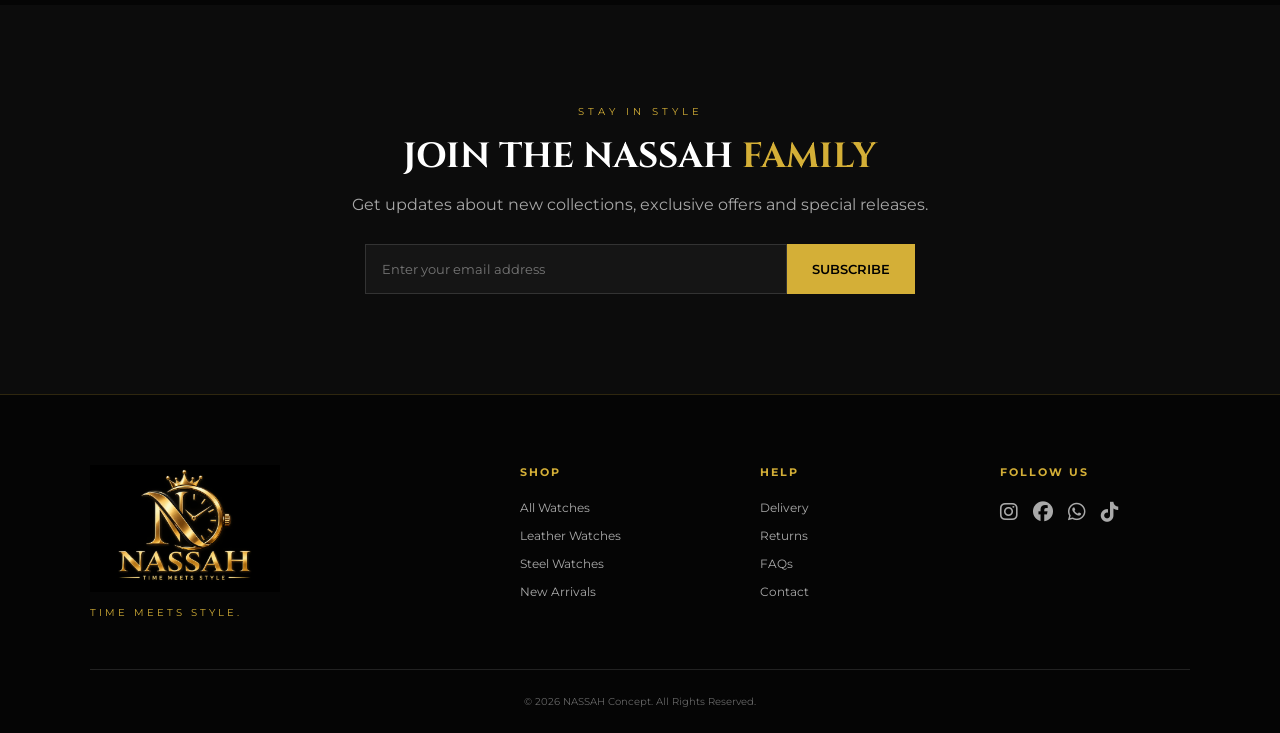
==== commit bc0c861a: "files updated" ====
--- a/index.html
+++ b/index.html
@@ -291,7 +291,7 @@
                     <h3>NASSAH Royal Steel</h3>
 
                     <div class="price">
-                        ₦5,000
+                        ₦6,000
                     </div>
 
                     <button
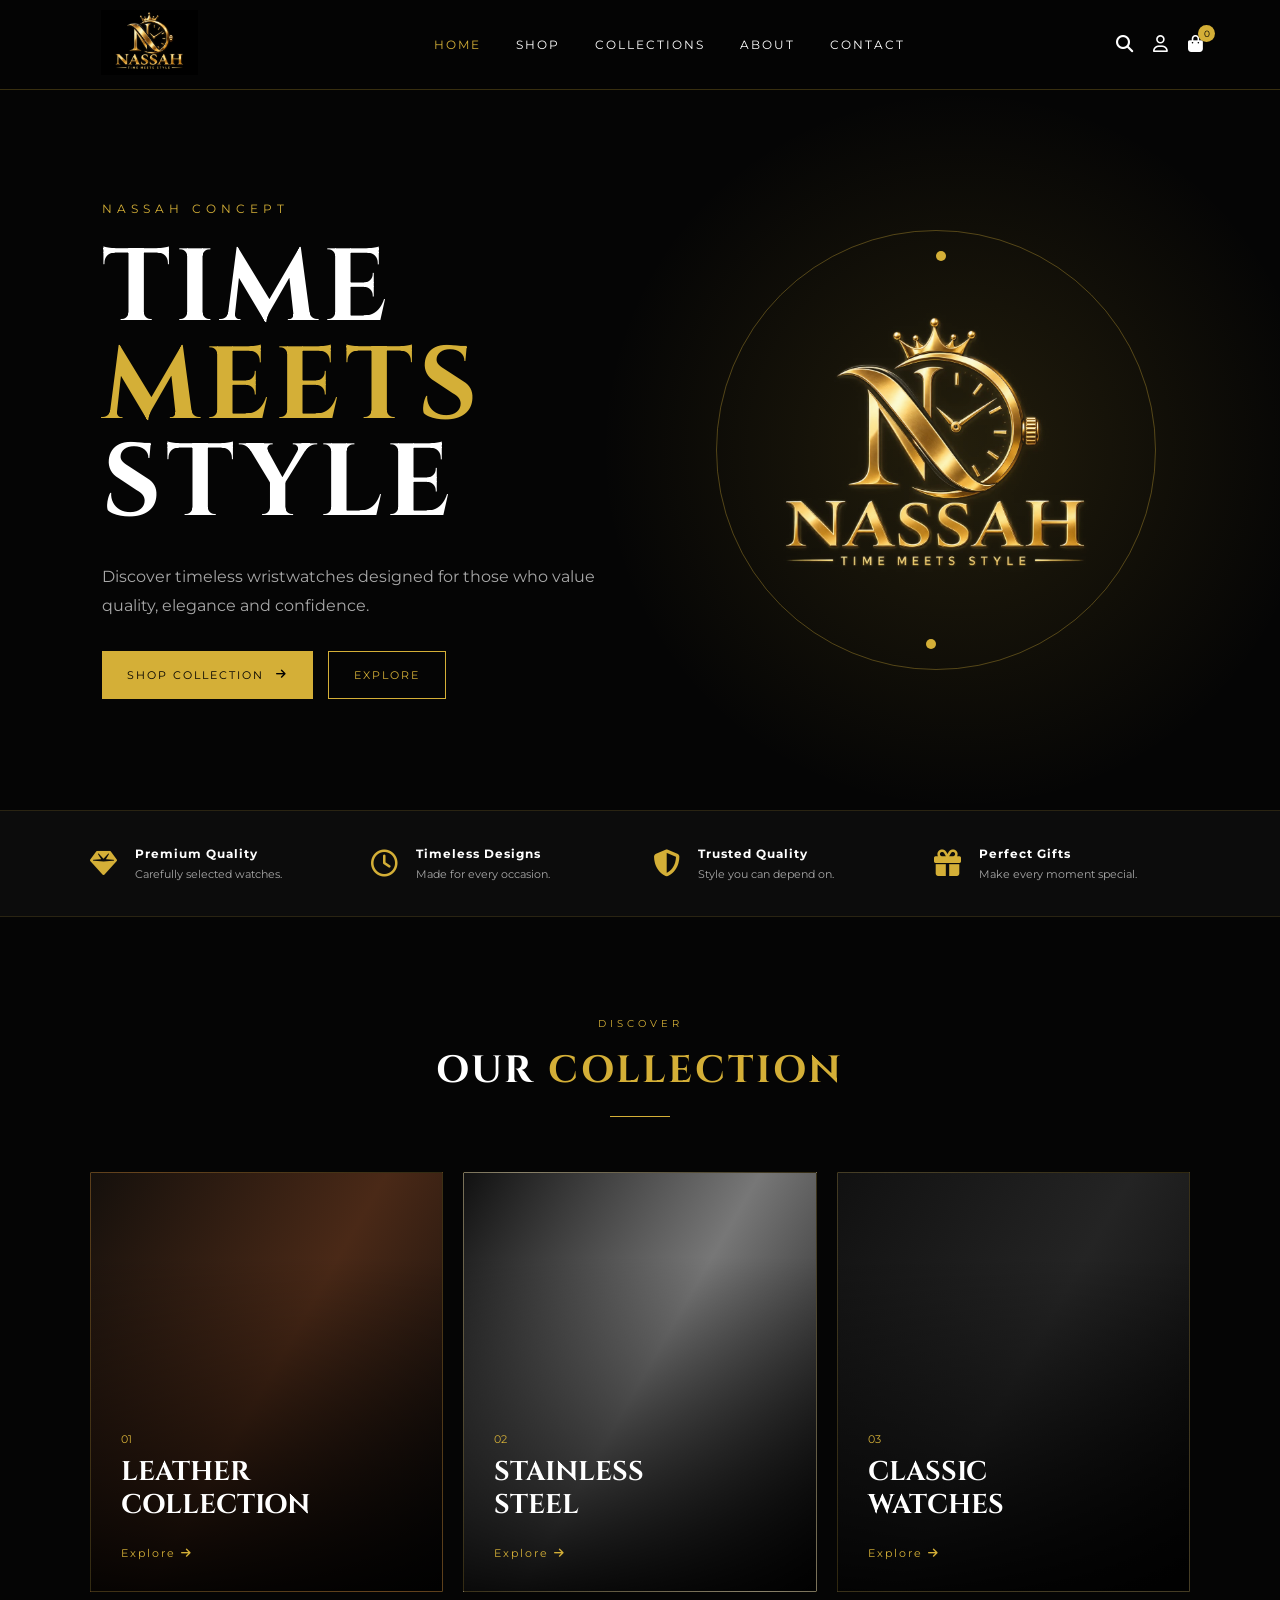
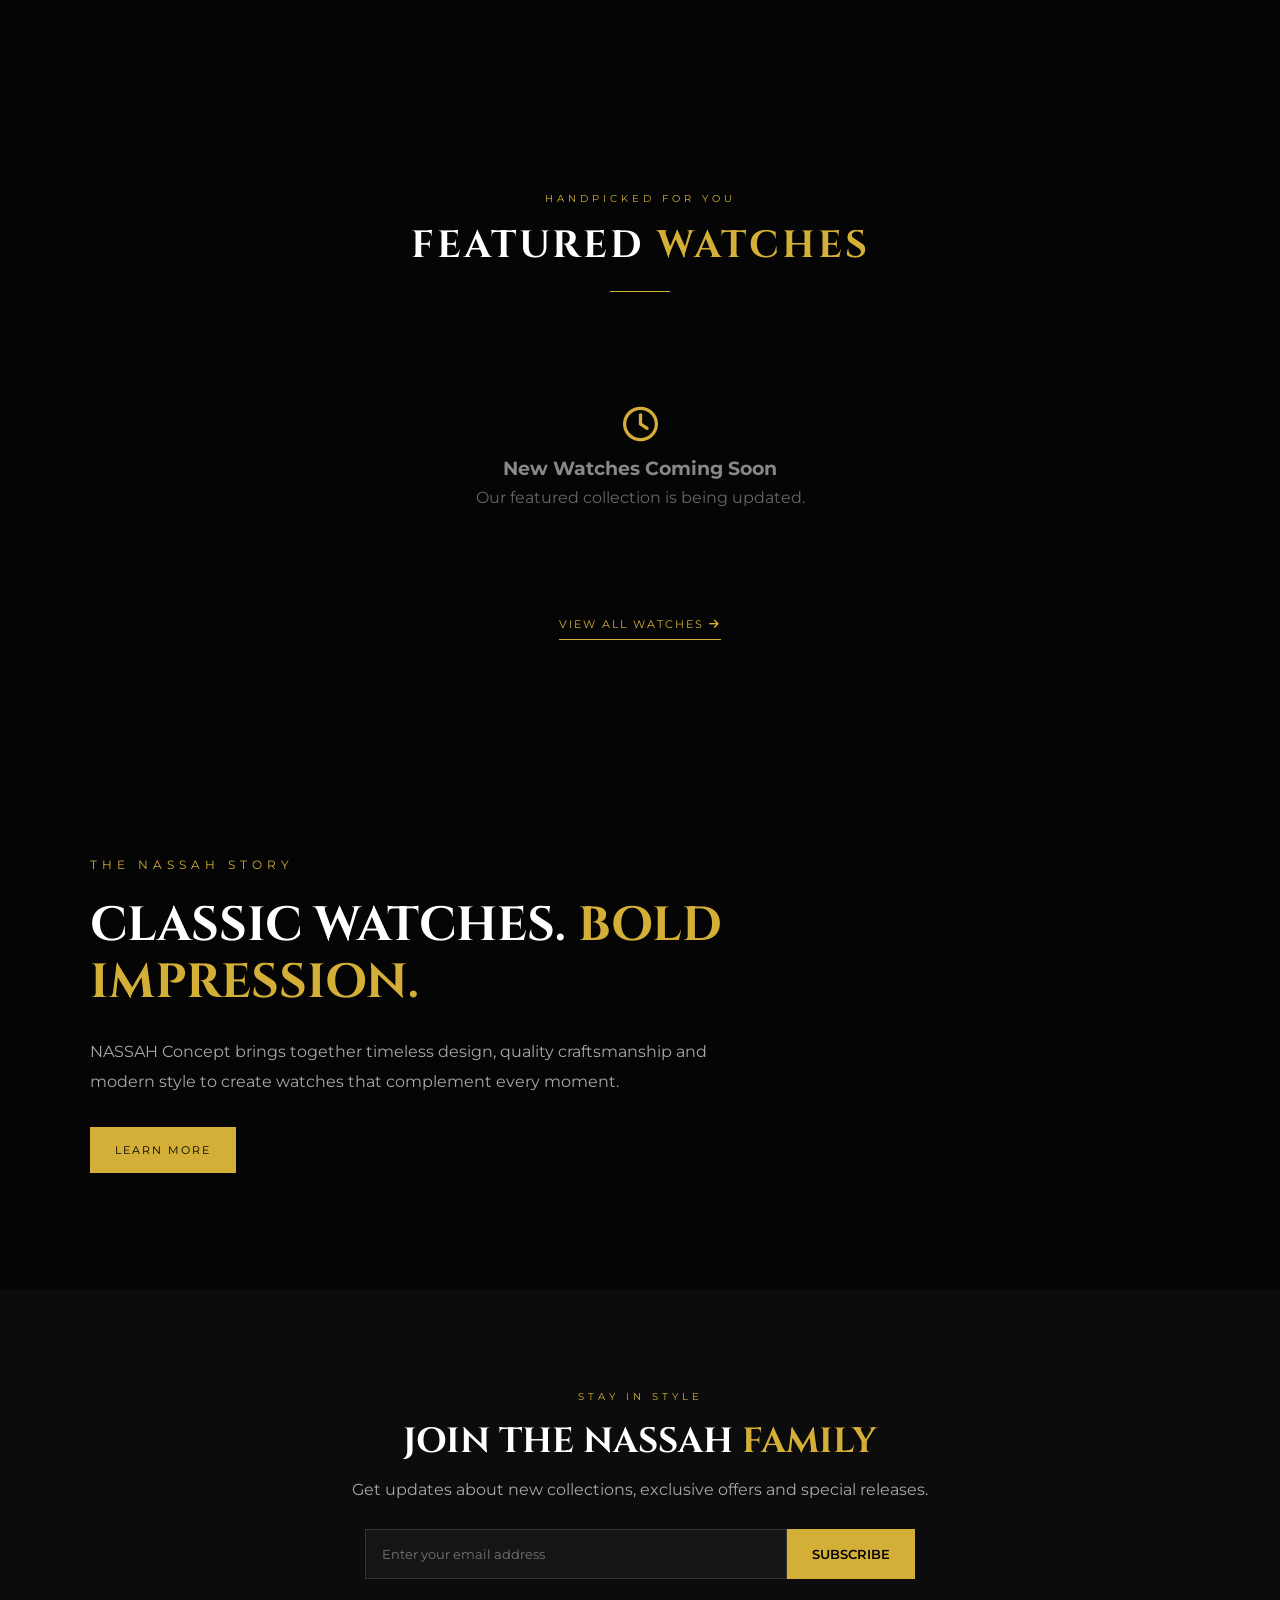
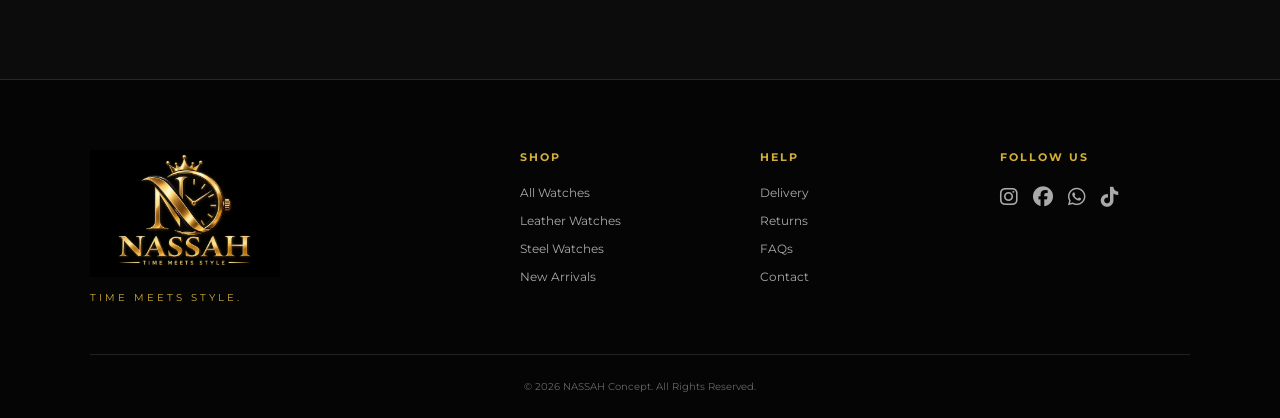
==== commit 92c96e83: "files updated" ====
--- a/index.html
+++ b/index.html
@@ -7,7 +7,6 @@
     <title>NASSAH Concept | Time Meets Style</title>
 
     <link rel="stylesheet" href="./css/style.css">
-    <link rel="stylesheet" href="./js/script.js">
 
     <link
         rel="stylesheet"
@@ -17,7 +16,10 @@
 
 <body>
 
-    <!-- HEADER -->
+    <!-- ==============================
+         HEADER
+    =============================== -->
+
     <header class="header">
 
         <div class="logo">
@@ -25,11 +27,27 @@
         </div>
 
         <nav class="navbar">
-            <a href="index.html" class="active">Home</a>
-            <a href="pages/shop.html">Shop</a>
-            <a href="#collections">Collections</a>
-            <a href="#about">About</a>
-            <a href="#contact">Contact</a>
+
+            <a href="index.html" class="active">
+                Home
+            </a>
+
+            <a href="pages/shop.html">
+                Shop
+            </a>
+
+            <a href="#collections">
+                Collections
+            </a>
+
+            <a href="#about">
+                About
+            </a>
+
+            <a href="#contact">
+                Contact
+            </a>
+
         </nav>
 
         <div class="header-icons">
@@ -42,13 +60,28 @@
                 <i class="fa-regular fa-user"></i>
             </a>
 
-            <a href="pages/cart.html" class="cart-icon">
+            <a
+                href="pages/cart.html"
+                class="cart-icon"
+                title="Cart"
+            >
+
                 <i class="fa-solid fa-bag-shopping"></i>
-                <span id="cart-count">0</span>
-            </a>
-
-            <button class="menu-btn" id="menu-btn">
+
+                <span id="cart-count">
+                    0
+                </span>
+
+            </a>
+
+            <button
+                class="menu-btn"
+                id="menu-btn"
+                type="button"
+            >
+
                 <i class="fa-solid fa-bars"></i>
+
             </button>
 
         </div>
@@ -56,12 +89,17 @@
     </header>
 
 
-    <!-- HERO -->
+    <!-- ==============================
+         HERO
+    =============================== -->
+
     <section class="hero">
 
         <div class="hero-content">
 
-            <p class="small-title">NASSAH CONCEPT</p>
+            <p class="small-title">
+                NASSAH CONCEPT
+            </p>
 
             <h1>
                 TIME
@@ -70,24 +108,37 @@
             </h1>
 
             <p class="hero-description">
-                Discover timeless wristwatches designed for those
-                who value quality, elegance and confidence.
+
+                Discover timeless wristwatches designed
+                for those who value quality, elegance
+                and confidence.
+
             </p>
 
             <div class="hero-buttons">
 
-                <a href="pages/shop.html" class="gold-btn">
+                <a
+                    href="pages/shop.html"
+                    class="gold-btn"
+                >
+
                     SHOP COLLECTION
+
                     <i class="fa-solid fa-arrow-right"></i>
+
                 </a>
 
-                <a href="#collections" class="outline-btn">
+                <a
+                    href="#collections"
+                    class="outline-btn"
+                >
                     EXPLORE
                 </a>
 
             </div>
 
         </div>
+
 
         <div class="hero-watch">
 
@@ -103,54 +154,104 @@
     </section>
 
 
-    <!-- FEATURES -->
+    <!-- ==============================
+         FEATURES
+    =============================== -->
+
     <section class="features">
 
         <div class="feature">
+
             <i class="fa-solid fa-gem"></i>
 
             <div>
-                <h3>Premium Quality</h3>
-                <p>Carefully selected watches.</p>
+
+                <h3>
+                    Premium Quality
+                </h3>
+
+                <p>
+                    Carefully selected watches.
+                </p>
+
             </div>
-        </div>
+
+        </div>
+
 
         <div class="feature">
+
             <i class="fa-regular fa-clock"></i>
 
             <div>
-                <h3>Timeless Designs</h3>
-                <p>Made for every occasion.</p>
+
+                <h3>
+                    Timeless Designs
+                </h3>
+
+                <p>
+                    Made for every occasion.
+                </p>
+
             </div>
-        </div>
+
+        </div>
+
 
         <div class="feature">
+
             <i class="fa-solid fa-shield-halved"></i>
 
             <div>
-                <h3>Trusted Quality</h3>
-                <p>Style you can depend on.</p>
+
+                <h3>
+                    Trusted Quality
+                </h3>
+
+                <p>
+                    Style you can depend on.
+                </p>
+
             </div>
-        </div>
+
+        </div>
+
 
         <div class="feature">
+
             <i class="fa-solid fa-gift"></i>
 
             <div>
-                <h3>Perfect Gifts</h3>
-                <p>Make every moment special.</p>
+
+                <h3>
+                    Perfect Gifts
+                </h3>
+
+                <p>
+                    Make every moment special.
+                </p>
+
             </div>
+
         </div>
 
     </section>
 
 
-    <!-- COLLECTIONS -->
-    <section class="collections" id="collections">
+    <!-- ==============================
+         COLLECTIONS
+    =============================== -->
+
+    <section
+        class="collections"
+        id="collections"
+    >
 
         <div class="section-heading">
 
-            <p>DISCOVER</p>
+            <p>
+                DISCOVER
+            </p>
 
             <h2>
                 OUR <span>COLLECTION</span>
@@ -166,13 +267,21 @@
             <div class="category-card leather">
 
                 <div class="category-content">
-                    <p>01</p>
-                    <h3>LEATHER<br>COLLECTION</h3>
+
+                    <p>
+                        01
+                    </p>
+
+                    <h3>
+                        LEATHER<br>
+                        COLLECTION
+                    </h3>
 
                     <a href="pages/shop.html">
                         Explore
                         <i class="fa-solid fa-arrow-right"></i>
                     </a>
+
                 </div>
 
             </div>
@@ -181,13 +290,21 @@
             <div class="category-card steel">
 
                 <div class="category-content">
-                    <p>02</p>
-                    <h3>STAINLESS<br>STEEL</h3>
+
+                    <p>
+                        02
+                    </p>
+
+                    <h3>
+                        STAINLESS<br>
+                        STEEL
+                    </h3>
 
                     <a href="pages/shop.html">
                         Explore
                         <i class="fa-solid fa-arrow-right"></i>
                     </a>
+
                 </div>
 
             </div>
@@ -196,13 +313,21 @@
             <div class="category-card classic">
 
                 <div class="category-content">
-                    <p>03</p>
-                    <h3>CLASSIC<br>WATCHES</h3>
+
+                    <p>
+                        03
+                    </p>
+
+                    <h3>
+                        CLASSIC<br>
+                        WATCHES
+                    </h3>
 
                     <a href="pages/shop.html">
                         Explore
                         <i class="fa-solid fa-arrow-right"></i>
                     </a>
+
                 </div>
 
             </div>
@@ -212,12 +337,17 @@
     </section>
 
 
-    <!-- FEATURED PRODUCTS -->
+    <!-- ==============================
+         FEATURED PRODUCTS
+    =============================== -->
+
     <section class="featured">
 
         <div class="section-heading">
 
-            <p>HANDPICKED FOR YOU</p>
+            <p>
+                HANDPICKED FOR YOU
+            </p>
 
             <h2>
                 FEATURED <span>WATCHES</span>
@@ -228,152 +358,68 @@
         </div>
 
 
-        <div class="products-grid">
-
-            <div class="product-card">
-
-                <div class="product-image">
-                    <span class="badge">NEW</span>
-
-                    <div class="watch-placeholder">
-                        <img src="./images/NASSAH03.jpeg" alt="">
-                        <!-- <i class="fa-regular fa-clock"></i> -->
-                    </div>
-
-                    <button class="wishlist">
-                        <i class="fa-regular fa-heart"></i>
-                    </button>
-                </div>
-
-                <div class="product-info">
-
-                    <p>CLASSIC COLLECTION</p>
-
-                    <h3>NASSAH Classic Black</h3>
-
-                    <div class="price">
-                        ₦6,000
-                    </div>
-
-                    <button
-                        class="add-cart"
-                        onclick="addToCart()"
-                    >
-                        ADD TO CART
-                    </button>
-
-                </div>
-
-            </div>
-
-
-            <div class="product-card">
-
-                <div class="product-image">
-
-                    <span class="badge">POPULAR</span>
-
-                    <div class="watch-placeholder">
-                        <img src="./images/NASSAh.jpeg" alt="">
-                        <!-- <i class="fa-regular fa-clock"></i> -->
-                    </div>
-
-                    <button class="wishlist">
-                        <i class="fa-regular fa-heart"></i>
-                    </button>
-
-                </div>
-
-                <div class="product-info">
-
-                    <p>STEEL COLLECTION</p>
-
-                    <h3>NASSAH Royal Steel</h3>
-
-                    <div class="price">
-                        ₦6,000
-                    </div>
-
-                    <button
-                        class="add-cart"
-                        onclick="addToCart()"
-                    >
-                        ADD TO CART
-                    </button>
-
-                </div>
-
-            </div>
-
-
-            <div class="product-card">
-
-                <div class="product-image">
-
-                    <span class="badge">SALE</span>
-
-                    <div class="watch-placeholder">
-                        <img src="./images/NASSAH01.jpeg" alt="">
-                        <!-- <i class="fa-regular fa-clock"></i> -->
-                    </div>
-
-                    <button class="wishlist">
-                        <i class="fa-regular fa-heart"></i>
-                    </button>
-
-                </div>
-
-                <div class="product-info">
-
-                    <p>PLASTIC COLLECTION</p>
-
-                    <h3>NASSAH Executive</h3>
-
-                    <div class="price">
-                        <del>₦10,000</del>
-                        ₦7,500
-                    </div>
-
-                    <button
-                        class="add-cart"
-                        onclick="addToCart()"
-                    >
-                        ADD TO CART
-                    </button>
-
-                </div>
-
-            </div>
-
-        </div>
-
-        <a href="pages/shop.html" class="view-all">
+        <!--
+            PRODUCTS WILL BE LOADED HERE
+            FROM nassahProducts
+        -->
+
+        <div
+            class="products-grid"
+            id="featuredProducts"
+        >
+
+        </div>
+
+
+        <a
+            href="pages/shop.html"
+            class="view-all"
+        >
+
             VIEW ALL WATCHES
+
             <i class="fa-solid fa-arrow-right"></i>
+
         </a>
 
     </section>
 
 
-    <!-- ABOUT -->
-    <section class="about" id="about">
+    <!-- ==============================
+         ABOUT
+    =============================== -->
+
+    <section
+        class="about"
+        id="about"
+    >
 
         <div class="about-content">
 
-            <p class="small-title">THE NASSAH STORY</p>
+            <p class="small-title">
+                THE NASSAH STORY
+            </p>
 
             <h2>
+
                 CLASSIC WATCHES.
                 <span>BOLD IMPRESSION.</span>
+
             </h2>
 
             <p>
-                NASSAH Concept brings together timeless design,
-                quality craftsmanship and modern style to create
-                watches that complement every moment.
+
+                NASSAH Concept brings together
+                timeless design, quality craftsmanship
+                and modern style to create watches
+                that complement every moment.
+
             </p>
 
-            <a href="#contact" class="gold-btn">
+            <a
+                href="#contact"
+                class="gold-btn"
+            >
                 LEARN MORE
             </a>
 
@@ -382,22 +428,32 @@
     </section>
 
 
-    <!-- NEWSLETTER -->
+    <!-- ==============================
+         NEWSLETTER
+    =============================== -->
+
     <section class="newsletter">
 
-        <p>STAY IN STYLE</p>
+        <p>
+            STAY IN STYLE
+        </p>
 
         <h2>
+
             JOIN THE NASSAH
             <span>FAMILY</span>
+
         </h2>
 
         <p>
+
             Get updates about new collections,
             exclusive offers and special releases.
+
         </p>
 
-        <form>
+
+        <form id="newsletterForm">
 
             <input
                 type="email"
@@ -414,7 +470,10 @@
     </section>
 
 
-    <!-- FOOTER -->
+    <!-- ==============================
+         FOOTER
+    =============================== -->
+
     <footer id="contact">
 
         <div class="footer-logo">
@@ -433,31 +492,59 @@
 
         <div class="footer-column">
 
-            <h3>SHOP</h3>
-
-            <a href="pages/shop.html">All Watches</a>
-            <a href="#">Leather Watches</a>
-            <a href="#">Steel Watches</a>
-            <a href="#">New Arrivals</a>
+            <h3>
+                SHOP
+            </h3>
+
+            <a href="pages/shop.html">
+                All Watches
+            </a>
+
+            <a href="pages/shop.html">
+                Leather Watches
+            </a>
+
+            <a href="pages/shop.html">
+                Steel Watches
+            </a>
+
+            <a href="pages/shop.html">
+                New Arrivals
+            </a>
 
         </div>
 
 
         <div class="footer-column">
 
-            <h3>HELP</h3>
-
-            <a href="#">Delivery</a>
-            <a href="#">Returns</a>
-            <a href="#">FAQs</a>
-            <a href="#">Contact</a>
+            <h3>
+                HELP
+            </h3>
+
+            <a href="#">
+                Delivery
+            </a>
+
+            <a href="#">
+                Returns
+            </a>
+
+            <a href="#">
+                FAQs
+            </a>
+
+            <a href="#contact">
+                Contact
+            </a>
 
         </div>
 
 
         <div class="footer-column">
 
-            <h3>FOLLOW US</h3>
+            <h3>
+                FOLLOW US
+            </h3>
 
             <div class="socials">
 
@@ -484,14 +571,710 @@
 
         <div class="copyright">
 
-            © 2026 NASSAH Concept. All Rights Reserved.
+            © 2026 NASSAH Concept.
+            All Rights Reserved.
 
         </div>
 
     </footer>
 
 
-    <script src="js/script.js"></script>
+    <!-- ==============================
+         PAGE SCRIPT
+    =============================== -->
+
+    <script>
+
+    /* =========================================
+       GET PRODUCTS FROM ADMIN
+    ========================================= */
+
+    function getProducts() {
+
+        try {
+
+            const stored =
+                localStorage.getItem(
+                    "nassahProducts"
+                );
+
+            if (!stored) {
+
+                return [];
+
+            }
+
+            return JSON.parse(stored);
+
+        } catch (error) {
+
+            console.error(
+                "Could not load products:",
+                error
+            );
+
+            return [];
+
+        }
+
+    }
+
+
+    /* =========================================
+       FORMAT PRICE
+    ========================================= */
+
+    function formatPrice(price) {
+
+        return Number(price || 0)
+            .toLocaleString("en-NG");
+
+    }
+
+
+    /* =========================================
+       ESCAPE HTML
+    ========================================= */
+
+    function escapeHTML(value) {
+
+        return String(value ?? "")
+            .replace(/&/g, "&amp;")
+            .replace(/</g, "&lt;")
+            .replace(/>/g, "&gt;")
+            .replace(/"/g, "&quot;")
+            .replace(/'/g, "&#039;");
+
+    }
+
+
+    /* =========================================
+       LOAD FEATURED PRODUCTS
+    ========================================= */
+
+    function loadFeaturedProducts() {
+
+        const container =
+            document.getElementById(
+                "featuredProducts"
+            );
+
+
+        const products =
+            getProducts();
+
+
+        /*
+            Only products marked as featured
+            will appear here.
+        */
+
+        const featured =
+            products.filter(
+                product =>
+                    product.featured === true &&
+                    Number(product.stock) > 0
+            );
+
+
+        container.innerHTML = "";
+
+
+        /* NO FEATURED PRODUCTS */
+
+        if (featured.length === 0) {
+
+            container.innerHTML = `
+
+                <div style="
+                    grid-column:1/-1;
+                    text-align:center;
+                    padding:60px 20px;
+                    color:#666;
+                ">
+
+                    <i
+                        class="fa-regular fa-clock"
+                        style="
+                            color:var(--gold);
+                            font-size:35px;
+                            margin-bottom:15px;
+                        "
+                    ></i>
+
+                    <h3 style="
+                        color:#888;
+                        margin-bottom:8px;
+                    ">
+                        New Watches Coming Soon
+                    </h3>
+
+                    <p>
+                        Our featured collection
+                        is being updated.
+                    </p>
+
+                </div>
+
+            `;
+
+            return;
+
+        }
+
+
+        /*
+            Display maximum 6 featured products
+            on the homepage.
+        */
+
+        featured
+            .slice(0, 6)
+            .forEach(product => {
+
+                const card =
+                    document.createElement(
+                        "div"
+                    );
+
+                card.className =
+                    "product-card";
+
+
+                const discount =
+                    Number(
+                        product.discount
+                    ) || 0;
+
+
+                let priceHTML = `
+
+                    ₦${formatPrice(
+                        product.price
+                    )}
+
+                `;
+
+
+                /*
+                    Calculate discounted price
+                */
+
+                if (discount > 0) {
+
+                    const salePrice =
+                        Number(
+                            product.price
+                        ) *
+                        (1 - discount / 100);
+
+
+                    priceHTML = `
+
+                        <del>
+                            ₦${formatPrice(
+                                product.price
+                            )}
+                        </del>
+
+                        ₦${formatPrice(
+                            salePrice
+                        )}
+
+                    `;
+
+                }
+
+
+                /*
+                    Badge
+                */
+
+                let badge =
+                    "FEATURED";
+
+
+                if (discount > 0) {
+
+                    badge =
+                        "SALE";
+
+                }
+
+
+                /*
+                    Image
+                */
+
+                const imageHTML =
+                    product.image
+                    ? `
+
+                        <img
+                            src="${escapeHTML(
+                                product.image
+                            )}"
+                            alt="${escapeHTML(
+                                product.name
+                            )}"
+                        >
+
+                    `
+                    : `
+
+                        <i
+                            class="fa-regular fa-clock"
+                        ></i>
+
+                    `;
+
+
+                card.innerHTML = `
+
+                    <div class="product-image">
+
+                        <span class="badge">
+                            ${badge}
+                        </span>
+
+
+                        <div class="watch-placeholder">
+
+                            ${imageHTML}
+
+                        </div>
+
+
+                        <button
+                            class="wishlist"
+                            type="button"
+                            onclick="toggleWishlist(this)"
+                            aria-label="Add to wishlist"
+                        >
+
+                            <i
+                                class="fa-regular fa-heart"
+                            ></i>
+
+                        </button>
+
+                    </div>
+
+
+                    <div class="product-info">
+
+                        <p>
+                            ${escapeHTML(
+                                String(
+                                    product.category || "WATCH"
+                                ).toUpperCase()
+                            )}
+                            COLLECTION
+                        </p>
+
+
+                        <h3>
+                            ${escapeHTML(
+                                product.name
+                            )}
+                        </h3>
+
+
+                        <div class="price">
+
+                            ${priceHTML}
+
+                        </div>
+
+
+                        <button
+                            class="add-cart"
+                            type="button"
+                            onclick="addProductToCart('${escapeHTML(
+                                product.id
+                            )}')"
+                        >
+
+                            ADD TO CART
+
+                        </button>
+
+                    </div>
+
+                `;
+
+
+                container.appendChild(
+                    card
+                );
+
+            });
+
+    }
+
+
+    /* =========================================
+       CART
+    ========================================= */
+
+    function getCart() {
+
+        try {
+
+            const cart =
+                localStorage.getItem(
+                    "nassahCart"
+                );
+
+            return cart
+                ? JSON.parse(cart)
+                : [];
+
+        } catch {
+
+            return [];
+
+        }
+
+    }
+
+
+    function saveCart(cart) {
+
+        localStorage.setItem(
+            "nassahCart",
+            JSON.stringify(cart)
+        );
+
+    }
+
+
+    /* =========================================
+       ADD PRODUCT TO CART
+    ========================================= */
+
+    function addProductToCart(productId) {
+
+        const products =
+            getProducts();
+
+
+        const product =
+            products.find(
+                item =>
+                    item.id === productId
+            );
+
+
+        if (!product) {
+
+            alert(
+                "Sorry, this product could not be found."
+            );
+
+            return;
+
+        }
+
+
+        if (
+            Number(product.stock) <= 0
+        ) {
+
+            alert(
+                "Sorry, this product is out of stock."
+            );
+
+            return;
+
+        }
+
+
+        const cart =
+            getCart();
+
+
+        const existing =
+            cart.find(
+                item =>
+                    item.id === product.id
+            );
+
+
+        if (existing) {
+
+            if (
+                existing.quantity <
+                Number(product.stock)
+            ) {
+
+                existing.quantity++;
+
+            } else {
+
+                alert(
+                    "You have reached the available stock."
+                );
+
+                return;
+
+            }
+
+        } else {
+
+            cart.push({
+
+                id:
+                    product.id,
+
+                name:
+                    product.name,
+
+                price:
+                    Number(product.price),
+
+                image:
+                    product.image || "",
+
+                quantity:
+                    1
+
+            });
+
+        }
+
+
+        saveCart(cart);
+
+
+        updateCartCount();
+
+
+        showCartMessage(
+            product.name +
+            " added to cart."
+        );
+
+    }
+
+
+    /* =========================================
+       CART COUNT
+    ========================================= */
+
+    function updateCartCount() {
+
+        const cart =
+            getCart();
+
+
+        const count =
+            cart.reduce(
+                (total, item) =>
+                    total +
+                    Number(item.quantity || 0),
+                0
+            );
+
+
+        const cartCount =
+            document.getElementById(
+                "cart-count"
+            );
+
+
+        if (cartCount) {
+
+            cartCount.textContent =
+                count;
+
+        }
+
+    }
+
+
+    /* =========================================
+       CART MESSAGE
+    ========================================= */
+
+    function showCartMessage(message) {
+
+        let messageBox =
+            document.getElementById(
+                "cartMessage"
+            );
+
+
+        if (!messageBox) {
+
+            messageBox =
+                document.createElement(
+                    "div"
+                );
+
+            messageBox.id =
+                "cartMessage";
+
+
+            messageBox.style.position =
+                "fixed";
+
+            messageBox.style.bottom =
+                "25px";
+
+            messageBox.style.right =
+                "25px";
+
+            messageBox.style.zIndex =
+                "9999";
+
+            messageBox.style.background =
+                "#111";
+
+            messageBox.style.color =
+                "#fff";
+
+            messageBox.style.border =
+                "1px solid #c9a227";
+
+            messageBox.style.padding =
+                "14px 20px";
+
+            messageBox.style.fontSize =
+                "12px";
+
+            messageBox.style.boxShadow =
+                "0 10px 30px rgba(0,0,0,.4)";
+
+
+            document.body.appendChild(
+                messageBox
+            );
+
+        }
+
+
+        messageBox.textContent =
+            message;
+
+
+        clearTimeout(
+            window.cartMessageTimer
+        );
+
+
+        window.cartMessageTimer =
+            setTimeout(
+                () => {
+
+                    messageBox.remove();
+
+                },
+                2500
+            );
+
+    }
+
+
+    /* =========================================
+       WISHLIST
+    ========================================= */
+
+    function toggleWishlist(button) {
+
+        const icon =
+            button.querySelector(
+                "i"
+            );
+
+
+        icon.classList.toggle(
+            "fa-regular"
+        );
+
+        icon.classList.toggle(
+            "fa-solid"
+        );
+
+    }
+
+
+    /* =========================================
+       MOBILE MENU
+    ========================================= */
+
+    const menuButton =
+        document.getElementById(
+            "menu-btn"
+        );
+
+
+    const navbar =
+        document.querySelector(
+            ".navbar"
+        );
+
+
+    if (
+        menuButton &&
+        navbar
+    ) {
+
+        menuButton.addEventListener(
+            "click",
+            () => {
+
+                navbar.classList.toggle(
+                    "active"
+                );
+
+            }
+        );
+
+    }
+
+
+    /* =========================================
+       NEWSLETTER
+    ========================================= */
+
+    const newsletterForm =
+        document.getElementById(
+            "newsletterForm"
+        );
+
+
+    if (newsletterForm) {
+
+        newsletterForm.addEventListener(
+            "submit",
+            function(event) {
+
+                event.preventDefault();
+
+
+                alert(
+                    "Thank you for joining the NASSAH family!"
+                );
+
+
+                newsletterForm.reset();
+
+            }
+        );
+
+    }
+
+
+    /* =========================================
+       INITIALIZE
+    ========================================= */
+
+    loadFeaturedProducts();
+
+    updateCartCount();
+
+    </script>
 
 </body>
 </html>
